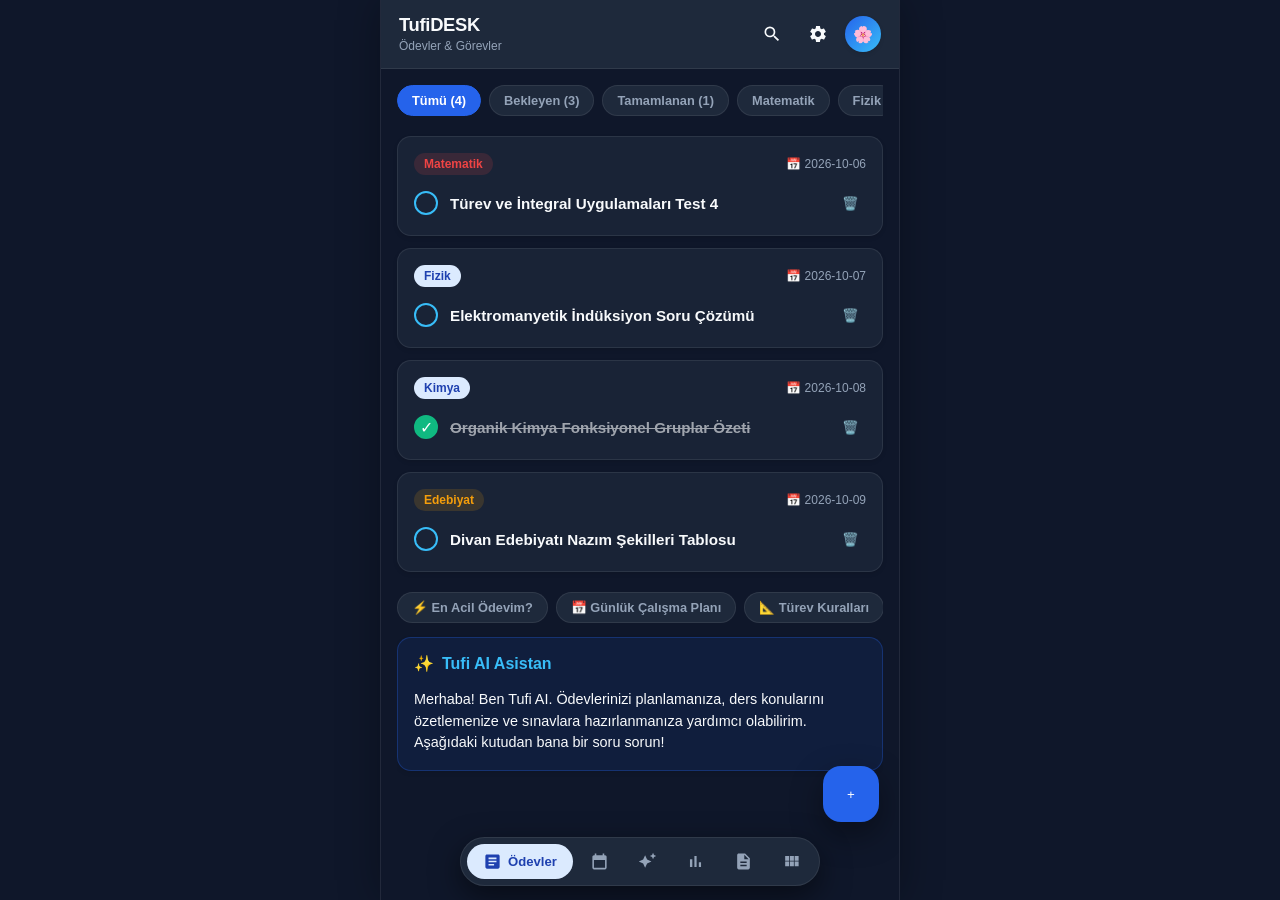
==== docs/index.html @ 1599a7ed "feat: add PWA support and deployment workflow Implement Progressive Web App (PWA) assets, core appli" ====
<!DOCTYPE html>
<html lang="tr" data-theme="dark" data-palette="blue">
<head>
  <meta charset="UTF-8">
  <meta name="viewport" content="width=device-width, initial-scale=1.0, maximum-scale=1.0, user-scalable=no, viewport-fit=cover">
  <title>TufiDESK - Ödev & Çalışma Asistanı</title>
  
  <!-- PWA Meta Tags -->
  <link rel="manifest" href="manifest.json">
  <meta name="theme-color" content="#0F172A">
  <meta name="apple-mobile-web-app-capable" content="yes">
  <meta name="apple-mobile-web-app-status-bar-style" content="black-translucent">
  <meta name="apple-mobile-web-app-title" content="TufiDESK">
  <link rel="apple-touch-icon" href="icon-192.svg">
  <link rel="icon" type="image/svg+xml" href="icon-192.svg">

  <link rel="stylesheet" href="styles.css">
</head>
<body>

<div id="app">
  <!-- Top Navigation Bar -->
  <header class="top-bar">
    <div class="top-bar-left">
      <div class="app-title-group">
        <h1 id="screenTitle">TufiDESK</h1>
        <span class="app-subtitle" id="screenSubtitle">Ödevler & Görevler</span>
      </div>
    </div>
    <div class="top-bar-actions">
      <button class="icon-btn" id="btnSearch" title="Ara">
        <svg viewBox="0 0 24 24" width="20" height="20" fill="currentColor">
          <path d="M15.5 14h-.79l-.28-.27A6.471 6.471 0 0 0 16 9.5 6.5 6.5 0 1 0 9.5 16c1.61 0 3.09-.59 4.23-1.57l.27.28v.79l5 4.99L20.49 19l-4.99-5zm-6 0C7.01 14 5 11.99 5 9.5S7.01 5 9.5 5 14 7.01 14 9.5 11.99 14 9.5 14z"/>
        </svg>
      </button>
      <button class="icon-btn" id="btnSettingsTop" title="Ayarlar">
        <svg viewBox="0 0 24 24" width="20" height="20" fill="currentColor">
          <path d="M19.14 12.94c.04-.3.06-.61.06-.94 0-.32-.02-.64-.07-.94l2.03-1.58c.18-.14.23-.41.12-.61l-1.92-3.32c-.12-.22-.37-.29-.59-.22l-2.39.96c-.5-.38-1.03-.7-1.62-.94l-.36-2.54c-.04-.24-.24-.41-.48-.41h-3.84c-.24 0-.43.17-.47.41l-.36 2.54c-.59.24-1.13.57-1.62.94l-2.39-.96c-.22-.08-.47 0-.59.22L2.74 8.87c-.12.21-.08.47.12.61l2.03 1.58c-.05.3-.09.63-.09.94s.02.64.07.94l-2.03 1.58c-.18.14-.23.41-.12.61l1.92 3.32c.12.22.37.29.59.22l2.39-.96c.5.38 1.03.7 1.62.94l.36 2.54c.05.24.24.41.48.41h3.84c.24 0 .44-.17.47-.41l.36-2.54c.59-.24 1.13-.56 1.62-.94l2.39.96c.22.08.47 0 .59-.22l1.92-3.32c.12-.22.07-.47-.12-.61l-2.01-1.58zM12 15.6c-1.98 0-3.6-1.62-3.6-3.6s1.62-3.6 3.6-3.6 3.6 1.62 3.6 3.6-1.62 3.6-3.6 3.6z"/>
        </svg>
      </button>
      <div class="avatar-badge" id="btnProfile" title="Öğrenci Profili">🌸</div>
    </div>
  </header>

  <!-- Screens Container -->
  <main class="screen-container">

    <!-- 1. HOME SCREEN (Ödevler) -->
    <section id="screen-home" class="screen active">
      <!-- Search Input Bar -->
      <div id="searchBarRow" style="display: none;">
        <input type="text" id="searchInput" class="form-input" placeholder="Ödev veya ders ara..." style="width: 100%;">
      </div>

      <!-- Filter Pills -->
      <div class="filter-scroll">
        <button class="filter-pill active" data-filter="all">Tümü (<span id="countAll">0</span>)</button>
        <button class="filter-pill" data-filter="pending">Bekleyen (<span id="countPending">0</span>)</button>
        <button class="filter-pill" data-filter="completed">Tamamlanan (<span id="countCompleted">0</span>)</button>
        <button class="filter-pill" data-filter="math">Matematik</button>
        <button class="filter-pill" data-filter="phys">Fizik</button>
        <button class="filter-pill" data-filter="lit">Edebiyat</button>
      </div>

      <!-- Homework Cards List -->
      <div id="homeworkList" style="display: flex; flex-direction: column; gap: 12px;">
        <!-- Injected via JavaScript -->
      </div>

      <!-- Empty State -->
      <div id="emptyHomeworks" class="card" style="display: none; text-align: center; padding: 40px 20px;">
        <div style="font-size: 3rem; margin-bottom: 8px;">🎉</div>
        <h3 style="font-size: 1.1rem; margin-bottom: 4px;">Harika! Bekleyen Ödev Yok</h3>
        <p style="font-size: 0.85rem; color: var(--text-muted);">Yeni bir ödev eklemek için sağ alttaki (+) butonuna dokunun.</p>
      </div>
    </section>

    <!-- 2. CALENDAR SCREEN (Takvim) -->
    <section id="screen-calendar" class="screen">
      <div class="card">
        <div class="card-header">
          <button class="icon-btn" id="btnPrevMonth">◀</button>
          <h2 id="calendarMonthTitle" style="font-size: 1.05rem; font-weight: 700;">Ekim 2026</h2>
          <button class="icon-btn" id="btnNextMonth">▶</button>
        </div>
        <div id="calendarGrid" style="display: grid; grid-template-columns: repeat(7, 1fr); gap: 6px; text-align: center;">
          <!-- Days injected via JS -->
        </div>
      </div>

      <div class="card">
        <h3 style="font-size: 0.95rem; font-weight: 700;" id="selectedDateTitle">Seçili Günün Ödevleri</h3>
        <div id="calendarDateTasks" style="display: flex; flex-direction: column; gap: 8px; margin-top: 8px;">
          <!-- Tasks of selected date -->
        </div>
      </div>
    </section>

    <!-- 3. TUFI AI SCREEN (Yapay Zeka Sohbet Asistanı) -->
    <section id="screen-tufiai" class="screen" style="height: 100%; display: flex; flex-direction: column;">
      <!-- Suggestions Chips -->
      <div class="filter-scroll" style="padding: 4px 0;">
        <button class="filter-pill" onclick="sendSuggestion('Hangi ödevim daha acil?')">⚡ En Acil Ödevim?</button>
        <button class="filter-pill" onclick="sendSuggestion('Bugün için bana bir çalışma planı hazırla.')">📅 Günlük Çalışma Planı</button>
        <button class="filter-pill" onclick="sendSuggestion('Türev alma kurallarını kısaca özetle.')">📐 Türev Kuralları</button>
      </div>

      <!-- Chat Stream -->
      <div id="chatStream" style="flex: 1; display: flex; flex-direction: column; gap: 12px; overflow-y: auto; padding: 10px 0 60px 0;">
        <div class="card" style="background: rgba(37, 99, 235, 0.1); border-color: rgba(37, 99, 235, 0.3);">
          <div style="display: flex; align-items: center; gap: 8px; font-weight: 700; color: #38BDF8;">
            <span>✨</span> Tufi AI Asistan
          </div>
          <p style="font-size: 0.9rem; line-height: 1.5; margin-top: 4px;">
            Merhaba! Ben Tufi AI. Ödevlerinizi planlamanıza, ders konularını özetlemenize ve sınavlara hazırlanmanıza yardımcı olabilirim. Aşağıdaki kutudan bana bir soru sorun!
          </p>
        </div>
      </div>
    </section>

    <!-- 4. STATS SCREEN (İstatistikler) -->
    <section id="screen-stats" class="screen">
      <div style="display: grid; grid-template-columns: 1fr 1fr; gap: 12px;">
        <div class="card" style="align-items: center; text-align: center;">
          <span style="font-size: 2rem;">🔥</span>
          <div style="font-size: 1.6rem; font-weight: 800; color: var(--primary);" id="statStreak">5 Gün</div>
          <span style="font-size: 0.75rem; color: var(--text-muted);">Çalışma Serisi</span>
        </div>
        <div class="card" style="align-items: center; text-align: center;">
          <span style="font-size: 2rem;">✅</span>
          <div style="font-size: 1.6rem; font-weight: 800; color: var(--success);" id="statRate">%85</div>
          <span style="font-size: 0.75rem; color: var(--text-muted);">Tamamlanma Oranı</span>
        </div>
      </div>

      <div class="card">
        <h3 style="font-size: 0.95rem; font-weight: 700;">Haftalık Çalışma Özeti</h3>
        <div style="display: flex; justify-content: space-between; align-items: flex-end; height: 120px; padding: 16px 8px 0 8px;">
          <div style="display: flex; flex-direction: column; align-items: center; gap: 6px;">
            <div style="width: 22px; height: 65px; background: var(--primary); border-radius: 4px;"></div>
            <span style="font-size: 0.7rem; color: var(--text-muted);">Pzt</span>
          </div>
          <div style="display: flex; flex-direction: column; align-items: center; gap: 6px;">
            <div style="width: 22px; height: 85px; background: var(--primary); border-radius: 4px;"></div>
            <span style="font-size: 0.7rem; color: var(--text-muted);">Sal</span>
          </div>
          <div style="display: flex; flex-direction: column; align-items: center; gap: 6px;">
            <div style="width: 22px; height: 40px; background: var(--primary); border-radius: 4px;"></div>
            <span style="font-size: 0.7rem; color: var(--text-muted);">Çar</span>
          </div>
          <div style="display: flex; flex-direction: column; align-items: center; gap: 6px;">
            <div style="width: 22px; height: 95px; background: var(--primary); border-radius: 4px;"></div>
            <span style="font-size: 0.7rem; color: var(--text-muted);">Per</span>
          </div>
          <div style="display: flex; flex-direction: column; align-items: center; gap: 6px;">
            <div style="width: 22px; height: 75px; background: var(--primary); border-radius: 4px;"></div>
            <span style="font-size: 0.7rem; color: var(--text-muted);">Cum</span>
          </div>
          <div style="display: flex; flex-direction: column; align-items: center; gap: 6px;">
            <div style="width: 22px; height: 50px; background: var(--primary); border-radius: 4px;"></div>
            <span style="font-size: 0.7rem; color: var(--text-muted);">Cmt</span>
          </div>
          <div style="display: flex; flex-direction: column; align-items: center; gap: 6px;">
            <div style="width: 22px; height: 90px; background: var(--success); border-radius: 4px;"></div>
            <span style="font-size: 0.7rem; color: var(--text-muted);">Paz</span>
          </div>
        </div>
      </div>
    </section>

    <!-- 5. NOTES SCREEN (Notlar) -->
    <section id="screen-notes" class="screen">
      <div style="display: flex; justify-content: space-between; align-items: center;">
        <h3 style="font-size: 0.95rem; font-weight: 700;">Hızlı Notlar</h3>
        <button class="btn-primary" id="btnNewNote" style="padding: 6px 14px; font-size: 0.8rem;">+ Not Ekle</button>
      </div>
      <div id="notesGrid" style="display: grid; grid-template-columns: 1fr 1fr; gap: 10px;">
        <!-- Injected via JS -->
      </div>
    </section>

    <!-- 6. TIMER SCREEN (Pomodoro Odak Sayacı) -->
    <section id="screen-timer" class="screen">
      <div class="card" style="align-items: center; text-align: center;">
        <div class="timer-circle-container">
          <div class="timer-circle">
            <span class="timer-display" id="timerDisplay">25:00</span>
            <span class="timer-label" id="timerLabel">Çalışma Modu</span>
          </div>
        </div>
        <div style="display: flex; gap: 12px; margin-top: 10px;">
          <button class="btn-primary" id="btnTimerToggle" style="min-width: 120px;">Başlat</button>
          <button class="btn-secondary" id="btnTimerReset">Sıfırla</button>
        </div>
        <div style="display: flex; gap: 8px; margin-top: 16px;">
          <button class="filter-pill active" onclick="setTimerPreset(25, 'Çalışma')">25 dk Odak</button>
          <button class="filter-pill" onclick="setTimerPreset(5, 'Kısa Mola')">5 dk Mola</button>
          <button class="filter-pill" onclick="setTimerPreset(15, 'Uzun Mola')">15 dk Mola</button>
        </div>
      </div>
    </section>

    <!-- 7. TOOLS SCREEN (Araçlar) -->
    <section id="screen-tools" class="screen">
      <div class="card">
        <h3 style="font-size: 0.95rem; font-weight: 700;">🎓 Öğrenci Araçları</h3>
        <div style="display: flex; flex-direction: column; gap: 10px; margin-top: 6px;">
          <div class="card" style="background: var(--surface-variant); cursor: pointer;" onclick="openTab('timer')">
            <strong>⏱️ Pomodoro Sayacı</strong>
            <span style="font-size: 0.78rem; color: var(--text-muted);">25/5 çalışma tekniğiyle odaklanın.</span>
          </div>
          <div class="card" style="background: var(--surface-variant); cursor: pointer;" onclick="openTab('notes')">
            <strong>📝 Ders & Formül Notları</strong>
            <span style="font-size: 0.78rem; color: var(--text-muted);">Renkli yapışkan notlar ve hatırlatıcılar.</span>
          </div>
          <div class="card" style="background: var(--surface-variant); cursor: pointer;" onclick="openTab('tufiai')">
            <strong>✨ Tufi AI Asistanı</strong>
            <span style="font-size: 0.78rem; color: var(--text-muted);">Ödev analizi ve yapay zeka rehberi.</span>
          </div>
        </div>
      </div>
    </section>

    <!-- 8. SETTINGS SCREEN (Ayarlar) -->
    <section id="screen-settings" class="screen">
      <!-- PWA Install Banner Card -->
      <div class="card" id="pwaInstallCard" style="background: linear-gradient(135deg, rgba(37, 99, 235, 0.2), rgba(2, 132, 199, 0.1)); border-color: var(--primary);">
        <div style="display: flex; justify-content: space-between; align-items: center;">
          <div>
            <strong>📲 TufiDESK'i Cihazına Yükle (PWA)</strong>
            <p style="font-size: 0.8rem; color: var(--text-muted); margin-top: 4px;">Uygulama gibi tam ekran ve çevrimdışı kullanın.</p>
          </div>
          <button class="btn-primary" id="btnInstallPwa" style="padding: 8px 16px; font-size: 0.85rem;">Yükle</button>
        </div>
      </div>

      <!-- Theme Switcher -->
      <div class="card">
        <h3 style="font-size: 0.95rem; font-weight: 700;">🎨 Görünüm & Tema</h3>
        <div style="display: flex; justify-content: space-between; align-items: center; margin-top: 8px;">
          <span>Karanlık Mod (Dark Mode)</span>
          <input type="checkbox" id="themeToggle" checked style="width: 20px; height: 20px; accent-color: var(--primary);">
        </div>
        <div style="margin-top: 12px;">
          <span style="font-size: 0.82rem; color: var(--text-muted);">Renk Paleti</span>
          <div style="display: flex; gap: 8px; margin-top: 8px;">
            <button class="filter-pill active" onclick="setPalette('blue')">🔵 Mavi</button>
            <button class="filter-pill" onclick="setPalette('emerald')">🟢 Zümrüt</button>
            <button class="filter-pill" onclick="setPalette('purple')">🟣 Mor</button>
            <button class="filter-pill" onclick="setPalette('sunset')">🟠 Günbatımı</button>
          </div>
        </div>
      </div>

      <!-- Developer Diagnostic Panel -->
      <div class="card">
        <h3 style="font-size: 0.95rem; font-weight: 700;">🛠️ Geliştirici Seçenekleri</h3>
        <p style="font-size: 0.8rem; color: var(--text-muted);">Teşhis raporları ve manuel çökme / BSOD test ekranı.</p>
        <button class="btn-secondary" id="btnTriggerBsod" style="border-color: #0078D7; color: #38BDF8; margin-top: 8px;">
          💥 Windows BSOD Çökme Ekranını Test Et
        </button>
      </div>
    </section>

  </main>

  <!-- Floating Action Button for Home (+) -->
  <button class="fab" id="fabAddHomework" title="Yeni Ödev Ekle">+</button>

  <!-- =========================================================================
       Floating Island Bottom Navigation Bar
       ========================================================================= -->
  <footer class="island-nav-wrapper">
    <!-- 1. Normal Island Tabs -->
    <nav class="island-nav" id="islandNav">
      <button class="island-nav-item active" data-tab="home" title="Ödevler">
        <svg viewBox="0 0 24 24"><path d="M19 3H5c-1.1 0-2 .9-2 2v14c0 1.1.9 2 2 2h14c1.1 0 2-.9 2-2V5c0-1.1-.9-2-2-2zm-5 14H7v-2h7v2zm3-4H7v-2h10v2zm0-4H7V7h10v2z"/></svg>
        <span class="nav-label">Ödevler</span>
      </button>
      <button class="island-nav-item" data-tab="calendar" title="Takvim">
        <svg viewBox="0 0 24 24"><path d="M19 4h-1V2h-2v2H8V2H6v2H5c-1.11 0-1.99.9-1.99 2L3 20c0 1.1.89 2 2 2h14c1.1 0 2-.9 2-2V6c0-1.1-.9-2-2-2zm0 16H5V10h14v10z"/></svg>
        <span class="nav-label">Takvim</span>
      </button>
      <button class="island-nav-item" data-tab="tufiai" id="navTabTufi" title="Tufi AI">
        <svg viewBox="0 0 24 24" id="navIconTufi"><path d="m19 9 1.25-2.75L23 5l-2.75-1.25L19 1l-1.25 2.75L15 5l2.75 1.25zm-7.5.5L9 4 6.5 9.5 1 12l5.5 2.5L9 20l2.5-5.5L17 12z"/></svg>
        <span class="nav-label" id="navLabelTufi">Tufi AI</span>
      </button>
      <button class="island-nav-item" data-tab="stats" title="İstatistik">
        <svg viewBox="0 0 24 24"><path d="M5 9.2h3V19H5zM10.6 5h2.8v14h-2.8zm5.6 8H19v6h-2.8z"/></svg>
        <span class="nav-label">İstatistik</span>
      </button>
      <button class="island-nav-item" data-tab="notes" title="Notlar">
        <svg viewBox="0 0 24 24"><path d="M14 2H6c-1.1 0-1.99.9-1.99 2L4 20c0 1.1.89 2 1.99 2H18c1.1 0 2-.9 2-2V8l-6-6zm2 16H8v-2h8v2zm0-4H8v-2h8v2zm-3-5V3.5L18.5 9H13z"/></svg>
        <span class="nav-label">Notlar</span>
      </button>
      <button class="island-nav-item" data-tab="tools" title="Araçlar">
        <svg viewBox="0 0 24 24"><path d="M4 11h5V5H4v6zm0 7h5v-6H4v6zm6 0h5v-6h-5v6zm6 0h5v-6h-5v6zm-6-7h5V5h-5v6zm6-6v6h5V5h-5z"/></svg>
        <span class="nav-label">Araçlar</span>
      </button>
    </nav>

    <!-- 2. Tufi AI Morphing Textbox (When expanded in Tufi AI screen) -->
    <div class="tufi-morph-bar" id="tufiMorphBar">
      <button class="four-squares-btn" id="btnCollapseTufi" title="Menüye Dön">
        <span></span><span></span><span></span><span></span>
      </button>
      <button class="icon-btn" style="color: white; width: 32px; height: 32px;" onclick="sendSuggestion('Ödevlerimi listele')">+</button>
      <input type="text" class="tufi-input" id="tufiTextInput" placeholder="Tufi AI'a sor...">
      <button class="tufi-action-btn tufi-send-btn" id="btnSendTufi" title="Gönder">▲</button>
    </div>
  </footer>

  <!-- =========================================================================
       Add Homework Modal Dialog
       ========================================================================= -->
  <div class="modal-overlay" id="addHwModal">
    <div class="modal-card">
      <h3 style="font-size: 1.1rem; font-weight: 700;">Yeni Ödev Ekle</h3>
      <div class="form-group">
        <label class="form-label">Ödev Başlığı</label>
        <input type="text" id="hwTitle" class="form-input" placeholder="Örn: Fonksiyonlar Testi Sayfa 42">
      </div>
      <div class="form-group">
        <label class="form-label">Ders</label>
        <select id="hwCourse" class="form-select">
          <option value="Matematik">📐 Matematik</option>
          <option value="Fizik">⚡ Fizik</option>
          <option value="Kimya">🧪 Kimya</option>
          <option value="Biyoloji">🧬 Biyoloji</option>
          <option value="Edebiyat">📖 Edebiyat</option>
          <option value="Tarih">🏛️ Tarih</option>
          <option value="İngilizce">🌍 İngilizce</option>
        </select>
      </div>
      <div class="form-group">
        <label class="form-label">Teslim Tarihi</label>
        <input type="date" id="hwDate" class="form-input">
      </div>
      <div class="form-group">
        <label class="form-label">Öncelik Derecesi</label>
        <select id="hwPriority" class="form-select">
          <option value="normal">Normal</option>
          <option value="high">Yüksek Öncelikli 🔥</option>
          <option value="low">Düşük</option>
        </select>
      </div>
      <div style="display: flex; gap: 10px; margin-top: 8px;">
        <button class="btn-primary" id="btnSaveHw" style="flex: 1;">Kaydet</button>
        <button class="btn-secondary" id="btnCancelHw">Vazgeç</button>
      </div>
    </div>
  </div>

  <!-- =========================================================================
       Windows BSOD (Blue Screen of Death) Screen (Exact replica)
       ========================================================================= -->
  <div id="bsodScreen">
    <div class="bsod-sad-face">:(</div>
    <div class="bsod-text-main">
      your PC ran into problem and<br>
      needs to restart.<br>
      i don't know what the F is going on.<br>
      we'll restart for you.
    </div>
    <div class="bsod-progress" id="bsodPercent">1% compelete</div>
    <div class="bsod-qr-row">
      <div class="bsod-qr-box">
        <svg viewBox="0 0 21 21" width="100%" height="100%">
          <rect width="21" height="21" fill="white"/>
          <g fill="#0078D7">
            <!-- 3 Finder Patterns -->
            <rect x="0" y="0" width="7" height="7"/>
            <rect x="1" y="1" width="5" height="5" fill="white"/>
            <rect x="2" y="2" width="3" height="3"/>
            
            <rect x="14" y="0" width="7" height="7"/>
            <rect x="15" y="1" width="5" height="5" fill="white"/>
            <rect x="16" y="2" width="3" height="3"/>
            
            <rect x="0" y="14" width="7" height="7"/>
            <rect x="1" y="15" width="5" height="5" fill="white"/>
            <rect x="2" y="16" width="3" height="3"/>
            
            <!-- Timing & Random Data Dots -->
            <rect x="8" y="2" width="1" height="1"/><rect x="10" y="2" width="1" height="1"/>
            <rect x="8" y="4" width="1" height="1"/><rect x="10" y="4" width="1" height="1"/>
            <rect x="2" y="8" width="1" height="1"/><rect x="4" y="8" width="1" height="1"/>
            <rect x="8" y="8" width="5" height="5"/>
            <rect x="9" y="9" width="3" height="3" fill="white"/>
            <rect x="10" y="10" width="1" height="1"/>
            <rect x="14" y="9" width="2" height="3"/>
            <rect x="18" y="10" width="2" height="1"/>
            <rect x="8" y="15" width="3" height="2"/>
            <rect x="15" y="15" width="4" height="4"/>
          </g>
        </svg>
      </div>
      <div class="bsod-qr-info">
        <div>for more information about this issue<br>and possible fixes, visit the QR code</div>
        <div>if you sad T_T<br>press F for respect</div>
      </div>
    </div>
    <div class="bsod-buttons">
      <button class="bsod-btn-copy" id="btnBsodCopy">📋 COPY ERROR LOG (LOGLARI KOPYALA)</button>
      <button class="bsod-btn-restart" id="btnBsodRestart">RESTART PC</button>
    </div>
  </div>

</div>

<script src="app.js"></script>
<script>
  // PWA Service Worker Registration
  if ('serviceWorker' in navigator) {
    window.addEventListener('load', () => {
      navigator.serviceWorker.register('./sw.js').then((reg) => {
        console.log('[PWA] Service Worker registered with scope:', reg.scope);
      }).catch((err) => {
        console.error('[PWA] Service Worker registration failed:', err);
      });
    });
  }
</script>
</body>
</html>
---- docs/styles.css ----
/* ==========================================================================
   TufiDESK PWA - Material 3 Modern Design System & Styles
   ========================================================================== */

:root {
  --font-family: -apple-system, BlinkMacSystemFont, "Segoe UI", Roboto, "Helvetica Neue", Arial, sans-serif;
  --font-mono: ui-monospace, SFMono-Regular, Menlo, Monaco, Consolas, monospace;
  
  /* Primary Theme Palette (Default: Blue) */
  --primary: #2563EB;
  --primary-hover: #1D4ED8;
  --primary-container: #DBEAFE;
  --on-primary-container: #1E40AF;
  
  /* Surface & Backgrounds (Dark Mode Default) */
  --bg-color: #0F172A;
  --surface-color: #1E293B;
  --surface-variant: #334155;
  --surface-hover: #475569;
  --card-bg: rgba(30, 41, 59, 0.75);
  --border-color: rgba(255, 255, 255, 0.08);
  --border-focus: #38BDF8;
  
  /* Text */
  --text-main: #F8FAFC;
  --text-muted: #94A3B8;
  --text-dim: #64748B;
  
  /* Status */
  --success: #10B981;
  --success-bg: rgba(16, 185, 129, 0.15);
  --warning: #F59E0B;
  --warning-bg: rgba(245, 158, 11, 0.15);
  --danger: #EF4444;
  --danger-bg: rgba(239, 68, 68, 0.15);
  --info: #0EA5E9;
  
  /* Radius & Shadows */
  --radius-sm: 8px;
  --radius-md: 14px;
  --radius-lg: 20px;
  --radius-pill: 9999px;
  
  --shadow-sm: 0 2px 4px rgba(0,0,0,0.1);
  --shadow-md: 0 4px 12px rgba(0,0,0,0.25);
  --shadow-lg: 0 12px 32px rgba(0,0,0,0.4);
  --shadow-island: 0 10px 30px rgba(0,0,0,0.5);
}

/* Light Theme Variables */
[data-theme="light"] {
  --bg-color: #F8FAFC;
  --surface-color: #FFFFFF;
  --surface-variant: #F1F5F9;
  --surface-hover: #E2E8F0;
  --card-bg: rgba(255, 255, 255, 0.9);
  --border-color: rgba(0, 0, 0, 0.08);
  --border-focus: #2563EB;
  
  --text-main: #0F172A;
  --text-muted: #64748B;
  --text-dim: #94A3B8;
  
  --shadow-md: 0 4px 12px rgba(0,0,0,0.08);
  --shadow-lg: 0 12px 32px rgba(0,0,0,0.12);
  --shadow-island: 0 8px 24px rgba(0,0,0,0.15);
}

/* Color Palettes */
[data-palette="emerald"] {
  --primary: #059669;
  --primary-hover: #047857;
  --primary-container: #D1FAE5;
  --on-primary-container: #065F46;
}
[data-palette="purple"] {
  --primary: #7C3AED;
  --primary-hover: #6D28D9;
  --primary-container: #EDE9FE;
  --on-primary-container: #5B21B6;
}
[data-palette="sunset"] {
  --primary: #EA580C;
  --primary-hover: #C2410C;
  --primary-container: #FFEDD5;
  --on-primary-container: #9A3412;
}

* {
  box-sizing: border-box;
  margin: 0;
  padding: 0;
  -webkit-tap-highlight-color: transparent;
  user-select: none;
}

body {
  font-family: var(--font-family);
  background-color: var(--bg-color);
  color: var(--text-main);
  min-height: 100vh;
  min-height: 100dvh;
  display: flex;
  flex-direction: column;
  overflow-x: hidden;
  transition: background-color 0.25s ease, color 0.25s ease;
}

/* App Frame Container */
#app {
  display: flex;
  flex-direction: column;
  height: 100vh;
  height: 100dvh;
  width: 100%;
  max-width: 520px;
  margin: 0 auto;
  position: relative;
  overflow: hidden;
  background-color: var(--bg-color);
  box-shadow: 0 0 40px rgba(0,0,0,0.3);
}

@media (min-width: 521px) {
  #app {
    border-left: 1px solid var(--border-color);
    border-right: 1px solid var(--border-color);
  }
}

/* ==========================================================================
   Header Bar
   ========================================================================== */
.top-bar {
  display: flex;
  align-items: center;
  justify-content: space-between;
  padding: 14px 18px;
  background-color: var(--surface-color);
  border-bottom: 1px solid var(--border-color);
  z-index: 20;
}

.top-bar-left {
  display: flex;
  align-items: center;
  gap: 10px;
}

.app-title-group h1 {
  font-size: 1.15rem;
  font-weight: 700;
  letter-spacing: -0.3px;
  color: var(--text-main);
}

.app-subtitle {
  font-size: 0.75rem;
  color: var(--text-muted);
}

.top-bar-actions {
  display: flex;
  align-items: center;
  gap: 8px;
}

.icon-btn {
  background: transparent;
  border: none;
  color: var(--text-main);
  width: 38px;
  height: 38px;
  border-radius: 50%;
  display: flex;
  align-items: center;
  justify-content: center;
  cursor: pointer;
  transition: background-color 0.15s ease, transform 0.1s ease;
}

.icon-btn:hover {
  background-color: var(--surface-variant);
}

.icon-btn:active {
  transform: scale(0.92);
}

.avatar-badge {
  width: 36px;
  height: 36px;
  border-radius: 50%;
  background: linear-gradient(135deg, var(--primary), #38BDF8);
  color: white;
  display: flex;
  align-items: center;
  justify-content: center;
  font-size: 1rem;
  box-shadow: var(--shadow-sm);
  cursor: pointer;
}

/* ==========================================================================
   Main Content Area (Scrollable Screens)
   ========================================================================== */
.screen-container {
  flex: 1;
  overflow-y: auto;
  padding: 16px 16px 90px 16px;
  display: flex;
  flex-direction: column;
  gap: 16px;
  -webkit-overflow-scrolling: touch;
}

.screen-container::-webkit-scrollbar {
  width: 4px;
}
.screen-container::-webkit-scrollbar-thumb {
  background: var(--surface-variant);
  border-radius: 4px;
}

.screen {
  display: none;
  animation: fadeIn 0.2s ease-out;
}

.screen.active {
  display: flex;
  flex-direction: column;
  gap: 16px;
}

@keyframes fadeIn {
  from { opacity: 0; transform: translateY(6px); }
  to { opacity: 1; transform: translateY(0); }
}

/* ==========================================================================
   Floating Island Bottom Navigation Bar
   ========================================================================== */
.island-nav-wrapper {
  position: absolute;
  bottom: 14px;
  left: 0;
  right: 0;
  display: flex;
  justify-content: center;
  pointer-events: none;
  z-index: 30;
  padding: 0 14px;
}

.island-nav {
  pointer-events: auto;
  display: flex;
  align-items: center;
  gap: 5px;
  padding: 6px;
  background-color: var(--surface-color);
  border: 1px solid var(--border-color);
  border-radius: 28px;
  box-shadow: var(--shadow-island);
  backdrop-filter: blur(20px);
  -webkit-backdrop-filter: blur(20px);
  transition: all 0.3s cubic-bezier(0.2, 0.8, 0.2, 1);
  max-width: 100%;
}

.island-nav-item {
  display: flex;
  align-items: center;
  gap: 6px;
  padding: 8px 12px;
  border-radius: 20px;
  cursor: pointer;
  background: transparent;
  border: none;
  color: var(--text-muted);
  font-size: 0.82rem;
  font-weight: 600;
  transition: all 0.2s ease;
  white-space: nowrap;
}

.island-nav-item svg {
  width: 19px;
  height: 19px;
  fill: currentColor;
  flex-shrink: 0;
}

.island-nav-item .nav-label {
  display: none;
}

.island-nav-item.active {
  background-color: var(--primary-container);
  color: var(--on-primary-container);
  padding: 8px 16px;
}

.island-nav-item.active .nav-label {
  display: inline-block;
  animation: slideInText 0.2s ease;
}

@keyframes slideInText {
  from { opacity: 0; transform: translateX(-4px); }
  to { opacity: 1; transform: translateX(0); }
}

/* ==========================================================================
   Tufi AI Morphing Input Bar
   ========================================================================== */
.tufi-morph-bar {
  display: none;
  width: 100%;
  background-color: #212121;
  border: 1px solid #383838;
  border-radius: 28px;
  padding: 6px 10px;
  align-items: center;
  gap: 8px;
  box-shadow: var(--shadow-lg);
  pointer-events: auto;
  animation: expandBar 0.25s cubic-bezier(0.2, 0.8, 0.2, 1);
}

@keyframes expandBar {
  from { width: 40%; opacity: 0.5; }
  to { width: 100%; opacity: 1; }
}

.tufi-morph-bar.active {
  display: flex;
}

.four-squares-btn {
  background: transparent;
  border: none;
  color: #B0B0B0;
  cursor: pointer;
  display: grid;
  grid-template-columns: 1fr 1fr;
  gap: 3px;
  width: 32px;
  height: 32px;
  padding: 7px;
  border-radius: 8px;
  flex-shrink: 0;
}
.four-squares-btn span {
  background-color: currentColor;
  border-radius: 2px;
}

.tufi-input {
  flex: 1;
  background: transparent;
  border: none;
  color: white;
  font-size: 0.95rem;
  outline: none;
}
.tufi-input::placeholder {
  color: #8E8E93;
}

.tufi-action-btn {
  width: 36px;
  height: 36px;
  border-radius: 50%;
  border: none;
  display: flex;
  align-items: center;
  justify-content: center;
  cursor: pointer;
  flex-shrink: 0;
}
.tufi-mic-btn {
  background: transparent;
  color: white;
}
.tufi-waveform-btn {
  background: #2563EB;
  color: white;
}
.tufi-send-btn {
  background: white;
  color: black;
}

/* ==========================================================================
   Cards, Badges & Lists (M3 Styles)
   ========================================================================== */
.card {
  background-color: var(--card-bg);
  border: 1px solid var(--border-color);
  border-radius: var(--radius-md);
  padding: 16px;
  box-shadow: var(--shadow-sm);
  display: flex;
  flex-direction: column;
  gap: 12px;
  transition: transform 0.15s ease, border-color 0.15s ease;
}

.card:hover {
  border-color: var(--primary);
}

.card-header {
  display: flex;
  align-items: center;
  justify-content: space-between;
}

.badge {
  display: inline-flex;
  align-items: center;
  gap: 4px;
  font-size: 0.75rem;
  font-weight: 600;
  padding: 4px 10px;
  border-radius: var(--radius-pill);
}

.badge-primary { background: var(--primary-container); color: var(--on-primary-container); }
.badge-success { background: var(--success-bg); color: var(--success); }
.badge-warning { background: var(--warning-bg); color: var(--warning); }
.badge-danger  { background: var(--danger-bg); color: var(--danger); }

/* Filter Pills */
.filter-scroll {
  display: flex;
  gap: 8px;
  overflow-x: auto;
  padding-bottom: 4px;
  scrollbar-width: none;
}
.filter-scroll::-webkit-scrollbar { display: none; }

.filter-pill {
  padding: 7px 14px;
  border-radius: var(--radius-pill);
  background: var(--surface-color);
  border: 1px solid var(--border-color);
  color: var(--text-muted);
  font-size: 0.8rem;
  font-weight: 600;
  cursor: pointer;
  white-space: nowrap;
  transition: all 0.15s ease;
}

.filter-pill.active {
  background: var(--primary);
  border-color: var(--primary);
  color: white;
}

/* Task Checkbox */
.checkbox-round {
  width: 24px;
  height: 24px;
  border-radius: 50%;
  border: 2px solid var(--border-focus);
  display: flex;
  align-items: center;
  justify-content: center;
  cursor: pointer;
  flex-shrink: 0;
  transition: all 0.2s ease;
}
.checkbox-round.checked {
  background-color: var(--success);
  border-color: var(--success);
  color: white;
}

/* Floating Action Button (FAB) */
.fab {
  position: absolute;
  right: 20px;
  bottom: 78px;
  width: 56px;
  height: 56px;
  border-radius: 18px;
  background-color: var(--primary);
  color: white;
  display: flex;
  align-items: center;
  justify-content: center;
  box-shadow: var(--shadow-lg);
  border: none;
  cursor: pointer;
  z-index: 25;
  transition: transform 0.2s ease, background-color 0.2s ease;
}
.fab:hover { background-color: var(--primary-hover); transform: scale(1.05); }
.fab:active { transform: scale(0.95); }

/* ==========================================================================
   Modals & Windows BSOD Screen
   ========================================================================== */
.modal-overlay {
  position: fixed;
  inset: 0;
  background: rgba(0, 0, 0, 0.7);
  display: none;
  align-items: center;
  justify-content: center;
  z-index: 100;
  backdrop-filter: blur(8px);
  padding: 16px;
}

.modal-overlay.active { display: flex; }

.modal-card {
  background-color: var(--surface-color);
  border: 1px solid var(--border-color);
  border-radius: var(--radius-lg);
  padding: 24px;
  width: 100%;
  max-width: 440px;
  box-shadow: var(--shadow-lg);
  display: flex;
  flex-direction: column;
  gap: 16px;
  animation: modalPop 0.2s cubic-bezier(0.2, 0.8, 0.2, 1);
}

@keyframes modalPop {
  from { opacity: 0; transform: scale(0.92); }
  to { opacity: 1; transform: scale(1); }
}

/* Form Inputs */
.form-group {
  display: flex;
  flex-direction: column;
  gap: 6px;
}
.form-label {
  font-size: 0.82rem;
  font-weight: 600;
  color: var(--text-muted);
}
.form-input, .form-select {
  padding: 11px 14px;
  border-radius: var(--radius-sm);
  background: var(--surface-variant);
  border: 1px solid var(--border-color);
  color: var(--text-main);
  font-size: 0.92rem;
  outline: none;
}
.form-input:focus, .form-select:focus {
  border-color: var(--primary);
}

.btn-primary {
  background: var(--primary);
  color: white;
  border: none;
  padding: 12px 18px;
  border-radius: var(--radius-sm);
  font-weight: 600;
  cursor: pointer;
  transition: background-color 0.15s ease;
}
.btn-primary:hover { background: var(--primary-hover); }

.btn-secondary {
  background: transparent;
  color: var(--text-main);
  border: 1px solid var(--border-color);
  padding: 12px 18px;
  border-radius: var(--radius-sm);
  font-weight: 600;
  cursor: pointer;
}

/* ==========================================================================
   Windows BSOD (Blue Screen of Death) Screen Replica
   ========================================================================== */
#bsodScreen {
  position: fixed;
  inset: 0;
  background-color: #0078D7;
  color: white;
  font-family: var(--font-mono);
  z-index: 999;
  display: none;
  flex-direction: column;
  padding: 40px 28px;
  overflow-y: auto;
}

#bsodScreen.active { display: flex; }

.bsod-sad-face {
  font-size: 5rem;
  line-height: 1;
  margin-bottom: 24px;
}

.bsod-text-main {
  font-size: 1.1rem;
  line-height: 1.6;
  margin-bottom: 28px;
}

.bsod-progress {
  font-size: 1.6rem;
  font-weight: bold;
  margin-bottom: 32px;
}

.bsod-qr-row {
  display: flex;
  gap: 16px;
  align-items: flex-start;
  margin-bottom: 32px;
}

.bsod-qr-box {
  width: 100px;
  height: 100px;
  background: white;
  border-radius: 4px;
  padding: 6px;
  flex-shrink: 0;
}

.bsod-qr-info {
  font-size: 0.78rem;
  line-height: 1.5;
  display: flex;
  flex-direction: column;
  gap: 10px;
}

.bsod-buttons {
  display: flex;
  flex-direction: column;
  gap: 10px;
  margin-top: 10px;
}

.bsod-btn-copy {
  background: white;
  color: #0078D7;
  border: none;
  padding: 14px;
  font-family: var(--font-mono);
  font-weight: bold;
  font-size: 0.9rem;
  cursor: pointer;
  border-radius: 3px;
  display: flex;
  align-items: center;
  justify-content: center;
  gap: 8px;
}

.bsod-btn-restart {
  background: transparent;
  color: white;
  border: 1.5px solid white;
  padding: 12px;
  font-family: var(--font-mono);
  font-weight: bold;
  cursor: pointer;
  border-radius: 3px;
}

/* ==========================================================================
   Focus Timer (Pomodoro) Circle
   ========================================================================== */
.timer-circle-container {
  display: flex;
  flex-direction: column;
  align-items: center;
  justify-content: center;
  padding: 30px 0;
}

.timer-circle {
  width: 220px;
  height: 220px;
  border-radius: 50%;
  border: 8px solid var(--surface-variant);
  border-top-color: var(--primary);
  display: flex;
  flex-direction: column;
  align-items: center;
  justify-content: center;
  box-shadow: var(--shadow-md);
  position: relative;
}

.timer-display {
  font-size: 3rem;
  font-weight: 700;
  font-family: var(--font-mono);
  letter-spacing: -1px;
}

.timer-label {
  font-size: 0.85rem;
  color: var(--text-muted);
  margin-top: 4px;
}
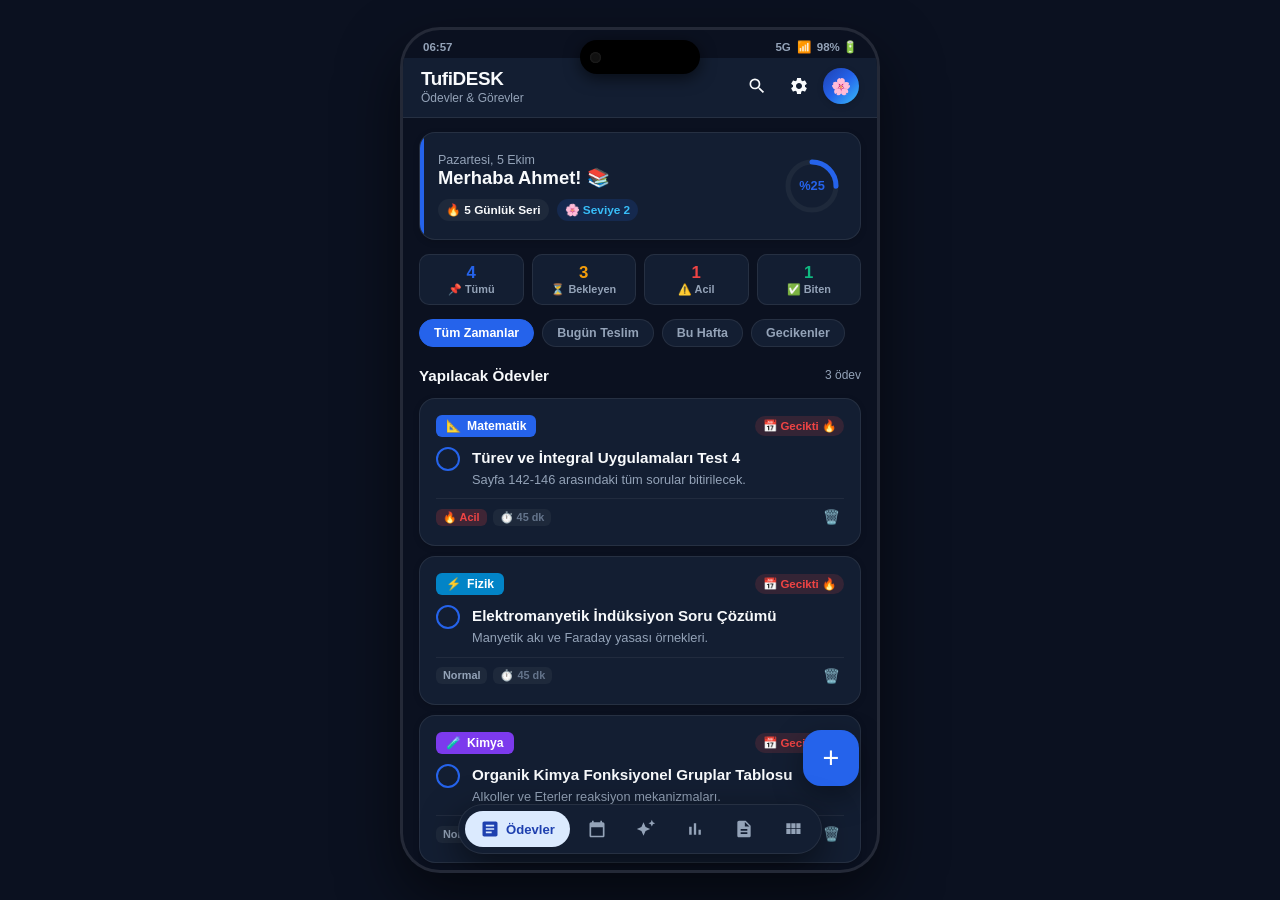
==== commit d3987dca: "feat: refactor UI to Android Compose aesthetic Update design system, color palettes, and data  struc" ====
--- a/docs/index.html
+++ b/docs/index.html
@@ -3,358 +3,473 @@
 <head>
   <meta charset="UTF-8">
   <meta name="viewport" content="width=device-width, initial-scale=1.0, maximum-scale=1.0, user-scalable=no, viewport-fit=cover">
-  <title>TufiDESK - Ödev & Çalışma Asistanı</title>
+  <title>TufiDESK - Ödev & Görev Takip</title>
   
   <!-- PWA Meta Tags -->
-  <link rel="manifest" href="manifest.json">
-  <meta name="theme-color" content="#0F172A">
+  <link rel="manifest" href="./manifest.json">
+  <meta name="theme-color" content="#0B1120">
   <meta name="apple-mobile-web-app-capable" content="yes">
   <meta name="apple-mobile-web-app-status-bar-style" content="black-translucent">
   <meta name="apple-mobile-web-app-title" content="TufiDESK">
-  <link rel="apple-touch-icon" href="icon-192.svg">
-  <link rel="icon" type="image/svg+xml" href="icon-192.svg">
-
-  <link rel="stylesheet" href="styles.css">
+  <link rel="apple-touch-icon" href="./icon-192.svg">
+  <link rel="icon" type="image/svg+xml" href="./icon-192.svg">
+
+  <link rel="stylesheet" href="./styles.css">
 </head>
 <body>
 
-<div id="app">
-  <!-- Top Navigation Bar -->
-  <header class="top-bar">
-    <div class="top-bar-left">
-      <div class="app-title-group">
-        <h1 id="screenTitle">TufiDESK</h1>
-        <span class="app-subtitle" id="screenSubtitle">Ödevler & Görevler</span>
-      </div>
-    </div>
-    <div class="top-bar-actions">
-      <button class="icon-btn" id="btnSearch" title="Ara">
-        <svg viewBox="0 0 24 24" width="20" height="20" fill="currentColor">
-          <path d="M15.5 14h-.79l-.28-.27A6.471 6.471 0 0 0 16 9.5 6.5 6.5 0 1 0 9.5 16c1.61 0 3.09-.59 4.23-1.57l.27.28v.79l5 4.99L20.49 19l-4.99-5zm-6 0C7.01 14 5 11.99 5 9.5S7.01 5 9.5 5 14 7.01 14 9.5 11.99 14 9.5 14z"/>
-        </svg>
-      </button>
-      <button class="icon-btn" id="btnSettingsTop" title="Ayarlar">
-        <svg viewBox="0 0 24 24" width="20" height="20" fill="currentColor">
-          <path d="M19.14 12.94c.04-.3.06-.61.06-.94 0-.32-.02-.64-.07-.94l2.03-1.58c.18-.14.23-.41.12-.61l-1.92-3.32c-.12-.22-.37-.29-.59-.22l-2.39.96c-.5-.38-1.03-.7-1.62-.94l-.36-2.54c-.04-.24-.24-.41-.48-.41h-3.84c-.24 0-.43.17-.47.41l-.36 2.54c-.59.24-1.13.57-1.62.94l-2.39-.96c-.22-.08-.47 0-.59.22L2.74 8.87c-.12.21-.08.47.12.61l2.03 1.58c-.05.3-.09.63-.09.94s.02.64.07.94l-2.03 1.58c-.18.14-.23.41-.12.61l1.92 3.32c.12.22.37.29.59.22l2.39-.96c.5.38 1.03.7 1.62.94l.36 2.54c.05.24.24.41.48.41h3.84c.24 0 .44-.17.47-.41l.36-2.54c.59-.24 1.13-.56 1.62-.94l2.39.96c.22.08.47 0 .59-.22l1.92-3.32c.12-.22.07-.47-.12-.61l-2.01-1.58zM12 15.6c-1.98 0-3.6-1.62-3.6-3.6s1.62-3.6 3.6-3.6 3.6 1.62 3.6 3.6-1.62 3.6-3.6 3.6z"/>
-        </svg>
-      </button>
-      <div class="avatar-badge" id="btnProfile" title="Öğrenci Profili">🌸</div>
+<div id="app-viewport">
+
+  <!-- =========================================================================
+       Dynamic Island (Top Black Notch Notification Pill)
+       ========================================================================= -->
+  <div class="dynamic-island-notch" id="dynamicIslandNotch">
+    <div class="dynamic-island-camera-dot"></div>
+    <div class="dynamic-island-content" id="dynamicIslandContent">
+      <span id="islandIcon" style="font-size: 1.1rem;">🎉</span>
+      <div style="flex: 1; overflow: hidden; white-space: nowrap; text-overflow: ellipsis;">
+        <div id="islandTitle" style="font-size: 0.76rem; font-weight: 800; color: #38BDF8;">TufiDESK</div>
+        <div id="islandMsg" style="font-size: 0.72rem; color: #E2E8F0;">Ödev tamamlandı!</div>
+      </div>
+    </div>
+  </div>
+
+  <!-- Android Status Bar -->
+  <div class="android-status-bar">
+    <span id="deviceTime">12:45</span>
+    <div style="display: flex; gap: 6px; align-items: center;">
+      <span>5G</span>
+      <span>📶</span>
+      <span>98% 🔋</span>
+    </div>
+  </div>
+
+  <!-- Main Top App Bar -->
+  <header class="app-top-header">
+    <div class="app-header-left">
+      <div>
+        <h1 class="app-header-title" id="screenMainTitle">TufiDESK</h1>
+        <div class="app-header-subtitle" id="screenSubTitle">Ödevler & Görevler</div>
+      </div>
+    </div>
+    <div class="app-header-actions">
+      <button class="header-icon-btn" id="btnToggleSearch" title="Arama">
+        <svg viewBox="0 0 24 24" width="20" height="20" fill="currentColor"><path d="M15.5 14h-.79l-.28-.27A6.471 6.471 0 0 0 16 9.5 6.5 6.5 0 1 0 9.5 16c1.61 0 3.09-.59 4.23-1.57l.27.28v.79l5 4.99L20.49 19l-4.99-5zm-6 0C7.01 14 5 11.99 5 9.5S7.01 5 9.5 5 14 7.01 14 9.5 11.99 14 9.5 14z"/></svg>
+      </button>
+      <button class="header-icon-btn" id="btnSettingsShortcut" title="Ayarlar">
+        <svg viewBox="0 0 24 24" width="20" height="20" fill="currentColor"><path d="M19.14 12.94c.04-.3.06-.61.06-.94 0-.32-.02-.64-.07-.94l2.03-1.58c.18-.14.23-.41.12-.61l-1.92-3.32c-.12-.22-.37-.29-.59-.22l-2.39.96c-.5-.38-1.03-.7-1.62-.94l-.36-2.54c-.04-.24-.24-.41-.48-.41h-3.84c-.24 0-.43.17-.47.41l-.36 2.54c-.59.24-1.13.57-1.62.94l-2.39-.96c-.22-.08-.47 0-.59.22L2.74 8.87c-.12.21-.08.47.12.61l2.03 1.58c-.05.3-.09.63-.09.94s.02.64.07.94l-2.03 1.58c-.18.14-.23.41-.12.61l1.92 3.32c.12.22.37.29.59.22l2.39-.96c.5.38 1.03.7 1.62.94l.36 2.54c.05.24.24.41.48.41h3.84c.24 0 .44-.17.47-.41l.36-2.54c.59-.24 1.13-.56 1.62-.94l2.39.96c.22.08.47 0 .59-.22l1.92-3.32c.12-.22.07-.47-.12-.61l-2.01-1.58zM12 15.6c-1.98 0-3.6-1.62-3.6-3.6s1.62-3.6 3.6-3.6 3.6 1.62 3.6 3.6-1.62 3.6-3.6 3.6z"/></svg>
+      </button>
+      <div class="avatar-circle-badge" id="btnProfileBadge" title="Öğrenci Profili">🌸</div>
     </div>
   </header>
 
-  <!-- Screens Container -->
-  <main class="screen-container">
-
-    <!-- 1. HOME SCREEN (Ödevler) -->
-    <section id="screen-home" class="screen active">
-      <!-- Search Input Bar -->
-      <div id="searchBarRow" style="display: none;">
-        <input type="text" id="searchInput" class="form-input" placeholder="Ödev veya ders ara..." style="width: 100%;">
-      </div>
-
-      <!-- Filter Pills -->
-      <div class="filter-scroll">
-        <button class="filter-pill active" data-filter="all">Tümü (<span id="countAll">0</span>)</button>
-        <button class="filter-pill" data-filter="pending">Bekleyen (<span id="countPending">0</span>)</button>
-        <button class="filter-pill" data-filter="completed">Tamamlanan (<span id="countCompleted">0</span>)</button>
-        <button class="filter-pill" data-filter="math">Matematik</button>
-        <button class="filter-pill" data-filter="phys">Fizik</button>
-        <button class="filter-pill" data-filter="lit">Edebiyat</button>
-      </div>
-
-      <!-- Homework Cards List -->
-      <div id="homeworkList" style="display: flex; flex-direction: column; gap: 12px;">
-        <!-- Injected via JavaScript -->
-      </div>
-
-      <!-- Empty State -->
-      <div id="emptyHomeworks" class="card" style="display: none; text-align: center; padding: 40px 20px;">
-        <div style="font-size: 3rem; margin-bottom: 8px;">🎉</div>
-        <h3 style="font-size: 1.1rem; margin-bottom: 4px;">Harika! Bekleyen Ödev Yok</h3>
-        <p style="font-size: 0.85rem; color: var(--text-muted);">Yeni bir ödev eklemek için sağ alttaki (+) butonuna dokunun.</p>
-      </div>
-    </section>
-
-    <!-- 2. CALENDAR SCREEN (Takvim) -->
-    <section id="screen-calendar" class="screen">
-      <div class="card">
-        <div class="card-header">
-          <button class="icon-btn" id="btnPrevMonth">◀</button>
-          <h2 id="calendarMonthTitle" style="font-size: 1.05rem; font-weight: 700;">Ekim 2026</h2>
-          <button class="icon-btn" id="btnNextMonth">▶</button>
-        </div>
-        <div id="calendarGrid" style="display: grid; grid-template-columns: repeat(7, 1fr); gap: 6px; text-align: center;">
-          <!-- Days injected via JS -->
-        </div>
-      </div>
-
-      <div class="card">
-        <h3 style="font-size: 0.95rem; font-weight: 700;" id="selectedDateTitle">Seçili Günün Ödevleri</h3>
-        <div id="calendarDateTasks" style="display: flex; flex-direction: column; gap: 8px; margin-top: 8px;">
-          <!-- Tasks of selected date -->
-        </div>
-      </div>
-    </section>
-
-    <!-- 3. TUFI AI SCREEN (Yapay Zeka Sohbet Asistanı) -->
-    <section id="screen-tufiai" class="screen" style="height: 100%; display: flex; flex-direction: column;">
-      <!-- Suggestions Chips -->
-      <div class="filter-scroll" style="padding: 4px 0;">
-        <button class="filter-pill" onclick="sendSuggestion('Hangi ödevim daha acil?')">⚡ En Acil Ödevim?</button>
-        <button class="filter-pill" onclick="sendSuggestion('Bugün için bana bir çalışma planı hazırla.')">📅 Günlük Çalışma Planı</button>
-        <button class="filter-pill" onclick="sendSuggestion('Türev alma kurallarını kısaca özetle.')">📐 Türev Kuralları</button>
+  <!-- Screens Viewport Container -->
+  <main class="screens-viewport">
+
+    <!-- =======================================================================
+         1. ÖDEVLER EKRANI (HomeScreen.kt 1:1)
+         ======================================================================= -->
+    <section id="screen-home" class="app-screen active">
+      <!-- Search Bar -->
+      <div class="search-bar-box" id="searchBoxContainer" style="display: none;">
+        <span>🔍</span>
+        <input type="text" id="homeSearchInput" placeholder="Ödev veya ders ara...">
+      </div>
+
+      <!-- Hero Greeting & Progress Section -->
+      <div class="hero-greeting-card">
+        <div class="hero-left">
+          <div class="hero-date" id="heroTodayDate">Pazartesi, 5 Ekim</div>
+          <h2>Merhaba Ahmet! 📚</h2>
+          <div class="hero-badges-row">
+            <span class="hero-badge">🔥 5 Günlük Seri</span>
+            <span class="hero-badge" style="background: rgba(37, 99, 235, 0.15); color: #38BDF8;">🌸 Seviye 2</span>
+          </div>
+        </div>
+        <div class="progress-ring-box">
+          <svg width="60" height="60">
+            <circle cx="30" cy="30" r="24" stroke="var(--surface-variant)" stroke-width="5" fill="none"/>
+            <circle id="heroProgressCircle" cx="30" cy="30" r="24" stroke="var(--primary)" stroke-width="5" fill="none" stroke-dasharray="150.7" stroke-dashoffset="45" stroke-linecap="round"/>
+          </svg>
+          <span class="progress-ring-pct" id="heroProgressText">%75</span>
+        </div>
+      </div>
+
+      <!-- Quick Stats Counter Row -->
+      <div class="quick-stats-row">
+        <div class="quick-stat-chip" onclick="setQuickFilter('all')">
+          <div class="stat-num" id="statAllCount">4</div>
+          <div class="stat-lbl">📌 Tümü</div>
+        </div>
+        <div class="quick-stat-chip" onclick="setQuickFilter('pending')">
+          <div class="stat-num" id="statPendingCount" style="color: #F59E0B;">3</div>
+          <div class="stat-lbl">⏳ Bekleyen</div>
+        </div>
+        <div class="quick-stat-chip" onclick="setQuickFilter('urgent')">
+          <div class="stat-num" id="statUrgentCount" style="color: #EF4444;">1</div>
+          <div class="stat-lbl">⚠️ Acil</div>
+        </div>
+        <div class="quick-stat-chip" onclick="setQuickFilter('completed')">
+          <div class="stat-num" id="statDoneCount" style="color: #10B981;">1</div>
+          <div class="stat-lbl">✅ Biten</div>
+        </div>
+      </div>
+
+      <!-- Filter Bar -->
+      <div class="filter-scroll-container">
+        <button class="m3-filter-pill active" data-time-filter="all">Tüm Zamanlar</button>
+        <button class="m3-filter-pill" data-time-filter="today">Bugün Teslim</button>
+        <button class="m3-filter-pill" data-time-filter="week">Bu Hafta</button>
+        <button class="m3-filter-pill" data-time-filter="overdue">Gecikenler</button>
+      </div>
+
+      <!-- Section: Yapılacak Ödevler -->
+      <div style="display: flex; justify-content: space-between; align-items: center; margin-top: 4px;">
+        <h3 style="font-size: 0.95rem; font-weight: 800; color: var(--text-main);">Yapılacak Ödevler</h3>
+        <span id="activeCountBadge" style="font-size: 0.75rem; color: var(--text-muted);">3 ödev</span>
+      </div>
+
+      <div id="activeHomeworkList" style="display: flex; flex-direction: column; gap: 10px;">
+        <!-- Injected via app.js -->
+      </div>
+
+      <!-- Section: Tamamlanan Ödevler Accordion -->
+      <div style="margin-top: 6px;">
+        <button id="btnToggleCompleted" style="background: transparent; border: none; color: var(--text-muted); font-size: 0.85rem; font-weight: 700; cursor: pointer; display: flex; align-items: center; gap: 6px;">
+          <span>Tamamlanan Ödevler (<span id="completedCountBadge">1</span>)</span>
+          <span id="completedArrow">▼</span>
+        </button>
+        <div id="completedHomeworkList" style="display: flex; flex-direction: column; gap: 10px; margin-top: 10px;">
+          <!-- Injected via app.js -->
+        </div>
+      </div>
+    </section>
+
+    <!-- =======================================================================
+         2. TAKVİM EKRANI (CalendarScreen.kt 1:1)
+         ======================================================================= -->
+    <section id="screen-calendar" class="app-screen">
+      <div class="calendar-card-container">
+        <div class="calendar-month-bar">
+          <button class="header-icon-btn" id="btnPrevMonth">◀</button>
+          <h3 id="calendarMonthHeader">Ekim 2026</h3>
+          <button class="header-icon-btn" id="btnNextMonth">▶</button>
+        </div>
+        <div class="calendar-grid-table" id="calendarDaysGrid">
+          <!-- Calendar cells injected via JS -->
+        </div>
+      </div>
+
+      <div class="calendar-card-container">
+        <div style="display: flex; justify-content: space-between; align-items: center;">
+          <h3 style="font-size: 0.92rem; font-weight: 800;" id="selectedDateHeader">Seçili Günün Ödevleri</h3>
+          <button class="m3-filled-btn" id="btnAddHwToSelectedDate" style="padding: 6px 12px; font-size: 0.75rem;">+ Ödev Ekle</button>
+        </div>
+        <div id="selectedDateTaskList" style="display: flex; flex-direction: column; gap: 8px; margin-top: 12px;">
+          <!-- Tasks for selected date -->
+        </div>
+      </div>
+    </section>
+
+    <!-- =======================================================================
+         3. TUFI AI EKRANI (TufiAIScreen.kt 1:1)
+         ======================================================================= -->
+    <section id="screen-tufiai" class="app-screen" style="height: 100%;">
+      <!-- Quick Action Prompt Carousel -->
+      <div class="filter-scroll-container">
+        <button class="m3-filter-pill" onclick="sendAiPrompt('Hangi ödevim daha acil?')">⚡ Hangi Ödevim Acil?</button>
+        <button class="m3-filter-pill" onclick="sendAiPrompt('Bugün için bana bir çalışma planı hazırla.')">📅 Günlük Çalışma Planı</button>
+        <button class="m3-filter-pill" onclick="sendAiPrompt('Türev alma formüllerini kısaca özetle.')">📐 Matematik Türev</button>
+        <button class="m3-filter-pill" onclick="sendAiPrompt('Sınav odaklanma ipuçları ver.')">🎯 Odak İpuçları</button>
       </div>
 
       <!-- Chat Stream -->
-      <div id="chatStream" style="flex: 1; display: flex; flex-direction: column; gap: 12px; overflow-y: auto; padding: 10px 0 60px 0;">
-        <div class="card" style="background: rgba(37, 99, 235, 0.1); border-color: rgba(37, 99, 235, 0.3);">
-          <div style="display: flex; align-items: center; gap: 8px; font-weight: 700; color: #38BDF8;">
-            <span>✨</span> Tufi AI Asistan
-          </div>
-          <p style="font-size: 0.9rem; line-height: 1.5; margin-top: 4px;">
-            Merhaba! Ben Tufi AI. Ödevlerinizi planlamanıza, ders konularını özetlemenize ve sınavlara hazırlanmanıza yardımcı olabilirim. Aşağıdaki kutudan bana bir soru sorun!
-          </p>
-        </div>
-      </div>
-    </section>
-
-    <!-- 4. STATS SCREEN (İstatistikler) -->
-    <section id="screen-stats" class="screen">
-      <div style="display: grid; grid-template-columns: 1fr 1fr; gap: 12px;">
-        <div class="card" style="align-items: center; text-align: center;">
-          <span style="font-size: 2rem;">🔥</span>
-          <div style="font-size: 1.6rem; font-weight: 800; color: var(--primary);" id="statStreak">5 Gün</div>
-          <span style="font-size: 0.75rem; color: var(--text-muted);">Çalışma Serisi</span>
-        </div>
-        <div class="card" style="align-items: center; text-align: center;">
-          <span style="font-size: 2rem;">✅</span>
-          <div style="font-size: 1.6rem; font-weight: 800; color: var(--success);" id="statRate">%85</div>
-          <span style="font-size: 0.75rem; color: var(--text-muted);">Tamamlanma Oranı</span>
-        </div>
-      </div>
-
-      <div class="card">
-        <h3 style="font-size: 0.95rem; font-weight: 700;">Haftalık Çalışma Özeti</h3>
-        <div style="display: flex; justify-content: space-between; align-items: flex-end; height: 120px; padding: 16px 8px 0 8px;">
-          <div style="display: flex; flex-direction: column; align-items: center; gap: 6px;">
-            <div style="width: 22px; height: 65px; background: var(--primary); border-radius: 4px;"></div>
+      <div class="tufi-chat-box" id="tufiChatStream">
+        <div class="tufi-msg-bubble tufi-msg-ai">
+          <div class="tufi-ai-header-badge">
+            <span>✨</span> Tufi AI • Öğrenci Koçu
+          </div>
+          <div>
+            Merhaba Ahmet! Ben senin kişisel çalışma asistanın Tufi AI. Ödevlerini planlamanda, sınavlara hazırlanmanda ve formül özetlerinde yardımcı olabilirim. Bana bir soru sor!
+          </div>
+        </div>
+      </div>
+    </section>
+
+    <!-- =======================================================================
+         4. İSTATİSTİKLER EKRANI (StatsScreen.kt 1:1)
+         ======================================================================= -->
+    <section id="screen-stats" class="app-screen">
+      <div style="display: grid; grid-template-columns: 1fr 1fr; gap: 10px;">
+        <div class="hero-greeting-card" style="text-align: center; flex-direction: column; gap: 4px;">
+          <span style="font-size: 1.8rem;">🔥</span>
+          <div style="font-size: 1.4rem; font-weight: 800; color: #F59E0B;">5 Gün</div>
+          <span style="font-size: 0.74rem; color: var(--text-muted);">Çalışma Serisi</span>
+        </div>
+        <div class="hero-greeting-card" style="text-align: center; flex-direction: column; gap: 4px;">
+          <span style="font-size: 1.8rem;">✅</span>
+          <div style="font-size: 1.4rem; font-weight: 800; color: #10B981;" id="statCompletionPct">%75</div>
+          <span style="font-size: 0.74rem; color: var(--text-muted);">Başarı Oranı</span>
+        </div>
+      </div>
+
+      <div class="calendar-card-container">
+        <h3 style="font-size: 0.95rem; font-weight: 800; margin-bottom: 12px;">Haftalık Tamamlanma Grafiği</h3>
+        <div style="display: flex; justify-content: space-between; align-items: flex-end; height: 130px; padding: 10px 4px 0 4px;">
+          <div style="display: flex; flex-direction: column; align-items: center; gap: 6px;">
+            <div style="width: 20px; height: 60px; background: var(--primary); border-radius: 4px;"></div>
             <span style="font-size: 0.7rem; color: var(--text-muted);">Pzt</span>
           </div>
           <div style="display: flex; flex-direction: column; align-items: center; gap: 6px;">
-            <div style="width: 22px; height: 85px; background: var(--primary); border-radius: 4px;"></div>
+            <div style="width: 20px; height: 85px; background: var(--primary); border-radius: 4px;"></div>
             <span style="font-size: 0.7rem; color: var(--text-muted);">Sal</span>
           </div>
           <div style="display: flex; flex-direction: column; align-items: center; gap: 6px;">
-            <div style="width: 22px; height: 40px; background: var(--primary); border-radius: 4px;"></div>
+            <div style="width: 20px; height: 40px; background: var(--primary); border-radius: 4px;"></div>
             <span style="font-size: 0.7rem; color: var(--text-muted);">Çar</span>
           </div>
           <div style="display: flex; flex-direction: column; align-items: center; gap: 6px;">
-            <div style="width: 22px; height: 95px; background: var(--primary); border-radius: 4px;"></div>
+            <div style="width: 20px; height: 100px; background: var(--primary); border-radius: 4px;"></div>
             <span style="font-size: 0.7rem; color: var(--text-muted);">Per</span>
           </div>
           <div style="display: flex; flex-direction: column; align-items: center; gap: 6px;">
-            <div style="width: 22px; height: 75px; background: var(--primary); border-radius: 4px;"></div>
+            <div style="width: 20px; height: 75px; background: var(--primary); border-radius: 4px;"></div>
             <span style="font-size: 0.7rem; color: var(--text-muted);">Cum</span>
           </div>
           <div style="display: flex; flex-direction: column; align-items: center; gap: 6px;">
-            <div style="width: 22px; height: 50px; background: var(--primary); border-radius: 4px;"></div>
+            <div style="width: 20px; height: 50px; background: var(--primary); border-radius: 4px;"></div>
             <span style="font-size: 0.7rem; color: var(--text-muted);">Cmt</span>
           </div>
           <div style="display: flex; flex-direction: column; align-items: center; gap: 6px;">
-            <div style="width: 22px; height: 90px; background: var(--success); border-radius: 4px;"></div>
+            <div style="width: 20px; height: 95px; background: #10B981; border-radius: 4px;"></div>
             <span style="font-size: 0.7rem; color: var(--text-muted);">Paz</span>
           </div>
         </div>
       </div>
     </section>
 
-    <!-- 5. NOTES SCREEN (Notlar) -->
-    <section id="screen-notes" class="screen">
+    <!-- =======================================================================
+         5. NOTLAR EKRANI (NotesScreen.kt 1:1)
+         ======================================================================= -->
+    <section id="screen-notes" class="app-screen">
       <div style="display: flex; justify-content: space-between; align-items: center;">
-        <h3 style="font-size: 0.95rem; font-weight: 700;">Hızlı Notlar</h3>
-        <button class="btn-primary" id="btnNewNote" style="padding: 6px 14px; font-size: 0.8rem;">+ Not Ekle</button>
-      </div>
-      <div id="notesGrid" style="display: grid; grid-template-columns: 1fr 1fr; gap: 10px;">
-        <!-- Injected via JS -->
-      </div>
-    </section>
-
-    <!-- 6. TIMER SCREEN (Pomodoro Odak Sayacı) -->
-    <section id="screen-timer" class="screen">
-      <div class="card" style="align-items: center; text-align: center;">
-        <div class="timer-circle-container">
-          <div class="timer-circle">
-            <span class="timer-display" id="timerDisplay">25:00</span>
-            <span class="timer-label" id="timerLabel">Çalışma Modu</span>
-          </div>
-        </div>
-        <div style="display: flex; gap: 12px; margin-top: 10px;">
-          <button class="btn-primary" id="btnTimerToggle" style="min-width: 120px;">Başlat</button>
-          <button class="btn-secondary" id="btnTimerReset">Sıfırla</button>
-        </div>
-        <div style="display: flex; gap: 8px; margin-top: 16px;">
-          <button class="filter-pill active" onclick="setTimerPreset(25, 'Çalışma')">25 dk Odak</button>
-          <button class="filter-pill" onclick="setTimerPreset(5, 'Kısa Mola')">5 dk Mola</button>
-          <button class="filter-pill" onclick="setTimerPreset(15, 'Uzun Mola')">15 dk Mola</button>
-        </div>
-      </div>
-    </section>
-
-    <!-- 7. TOOLS SCREEN (Araçlar) -->
-    <section id="screen-tools" class="screen">
-      <div class="card">
-        <h3 style="font-size: 0.95rem; font-weight: 700;">🎓 Öğrenci Araçları</h3>
-        <div style="display: flex; flex-direction: column; gap: 10px; margin-top: 6px;">
-          <div class="card" style="background: var(--surface-variant); cursor: pointer;" onclick="openTab('timer')">
-            <strong>⏱️ Pomodoro Sayacı</strong>
-            <span style="font-size: 0.78rem; color: var(--text-muted);">25/5 çalışma tekniğiyle odaklanın.</span>
-          </div>
-          <div class="card" style="background: var(--surface-variant); cursor: pointer;" onclick="openTab('notes')">
-            <strong>📝 Ders & Formül Notları</strong>
-            <span style="font-size: 0.78rem; color: var(--text-muted);">Renkli yapışkan notlar ve hatırlatıcılar.</span>
-          </div>
-          <div class="card" style="background: var(--surface-variant); cursor: pointer;" onclick="openTab('tufiai')">
-            <strong>✨ Tufi AI Asistanı</strong>
-            <span style="font-size: 0.78rem; color: var(--text-muted);">Ödev analizi ve yapay zeka rehberi.</span>
-          </div>
-        </div>
-      </div>
-    </section>
-
-    <!-- 8. SETTINGS SCREEN (Ayarlar) -->
-    <section id="screen-settings" class="screen">
-      <!-- PWA Install Banner Card -->
-      <div class="card" id="pwaInstallCard" style="background: linear-gradient(135deg, rgba(37, 99, 235, 0.2), rgba(2, 132, 199, 0.1)); border-color: var(--primary);">
-        <div style="display: flex; justify-content: space-between; align-items: center;">
+        <h3 style="font-size: 0.95rem; font-weight: 800;">Ders Notları & Formüller</h3>
+        <button class="m3-filled-btn" id="btnCreateNote" style="padding: 6px 14px; font-size: 0.8rem;">+ Not Ekle</button>
+      </div>
+      <div id="notesCardsGrid" style="display: grid; grid-template-columns: 1fr 1fr; gap: 10px;">
+        <!-- Injected via app.js -->
+      </div>
+    </section>
+
+    <!-- =======================================================================
+         6. SAYAÇ EKRANI (FocusTimerScreen.kt 1:1)
+         ======================================================================= -->
+    <section id="screen-timer" class="app-screen">
+      <div class="hero-greeting-card" style="flex-direction: column; align-items: center; text-align: center; padding: 28px 16px;">
+        <div style="position: relative; width: 200px; height: 200px; display: flex; align-items: center; justify-content: center;">
+          <svg width="200" height="200" style="transform: rotate(-90deg);">
+            <circle cx="100" cy="100" r="88" stroke="var(--surface-variant)" stroke-width="8" fill="none"/>
+            <circle id="timerProgressCircle" cx="100" cy="100" r="88" stroke="var(--primary)" stroke-width="8" fill="none" stroke-dasharray="552.9" stroke-dashoffset="0" stroke-linecap="round"/>
+          </svg>
+          <div style="position: absolute; display: flex; flex-direction: column; align-items: center;">
+            <div id="timerDisplayNumber" style="font-size: 2.8rem; font-weight: 800; font-family: var(--font-mono); letter-spacing: -1px;">25:00</div>
+            <span id="timerModeLabel" style="font-size: 0.8rem; color: var(--text-muted); font-weight: 700;">Odaklanma Modu</span>
+          </div>
+        </div>
+
+        <div style="display: flex; gap: 12px; margin-top: 20px;">
+          <button class="m3-filled-btn" id="btnTimerStartStop" style="min-width: 120px;">Başlat</button>
+          <button class="m3-tonal-btn" id="btnTimerReset">Sıfırla</button>
+        </div>
+
+        <div style="display: flex; gap: 8px; margin-top: 18px;">
+          <button class="m3-filter-pill active" onclick="setTimerDuration(25, 'Odaklanma')">25 dk Pomodoro</button>
+          <button class="m3-filter-pill" onclick="setTimerDuration(5, 'Kısa Mola')">5 dk Mola</button>
+          <button class="m3-filter-pill" onclick="setTimerDuration(15, 'Uzun Mola')">15 dk Mola</button>
+        </div>
+      </div>
+    </section>
+
+    <!-- =======================================================================
+         7. ARAÇLAR EKRANI (ToolsScreen.kt 1:1)
+         ======================================================================= -->
+    <section id="screen-tools" class="app-screen">
+      <div class="calendar-card-container">
+        <h3 style="font-size: 0.95rem; font-weight: 800;">🎓 Öğrenci Araç Kutusu</h3>
+        <div style="display: flex; flex-direction: column; gap: 10px; margin-top: 10px;">
+          <div class="homework-card" style="cursor: pointer;" onclick="openScreenTab('timer')">
+            <div style="display: flex; justify-content: space-between; align-items: center;">
+              <strong>⏱️ Pomodoro Odak Sayacı</strong>
+              <span style="font-size: 0.8rem; color: var(--primary);">Başlat ➔</span>
+            </div>
+            <p style="font-size: 0.8rem; color: var(--text-muted);">25 dakika odaklanıp 5 dakika dinlenin.</p>
+          </div>
+          <div class="homework-card" style="cursor: pointer;" onclick="openScreenTab('notes')">
+            <div style="display: flex; justify-content: space-between; align-items: center;">
+              <strong>📝 Ders & Formül Notları</strong>
+              <span style="font-size: 0.8rem; color: var(--primary);">Görüntüle ➔</span>
+            </div>
+            <p style="font-size: 0.8rem; color: var(--text-muted);">Renkli yapışkan ders notları oluşturun.</p>
+          </div>
+          <div class="homework-card" style="cursor: pointer;" onclick="openScreenTab('tufiai')">
+            <div style="display: flex; justify-content: space-between; align-items: center;">
+              <strong>✨ Tufi AI Sohbet Asistanı</strong>
+              <span style="font-size: 0.8rem; color: var(--primary);">Sohbet Et ➔</span>
+            </div>
+            <p style="font-size: 0.8rem; color: var(--text-muted);">Ödev analizi ve akıllı koçluk rehberi.</p>
+          </div>
+        </div>
+      </div>
+    </section>
+
+    <!-- =======================================================================
+         8. AYARLAR EKRANI (SettingsScreen.kt 1:1)
+         ======================================================================= -->
+    <section id="screen-settings" class="app-screen">
+      <!-- Profile Card -->
+      <div class="hero-greeting-card">
+        <div style="display: flex; align-items: center; gap: 12px;">
+          <div class="avatar-circle-badge" style="width: 48px; height: 48px; font-size: 1.4rem;">🌸</div>
           <div>
-            <strong>📲 TufiDESK'i Cihazına Yükle (PWA)</strong>
-            <p style="font-size: 0.8rem; color: var(--text-muted); margin-top: 4px;">Uygulama gibi tam ekran ve çevrimdışı kullanın.</p>
-          </div>
-          <button class="btn-primary" id="btnInstallPwa" style="padding: 8px 16px; font-size: 0.85rem;">Yükle</button>
-        </div>
-      </div>
-
-      <!-- Theme Switcher -->
-      <div class="card">
-        <h3 style="font-size: 0.95rem; font-weight: 700;">🎨 Görünüm & Tema</h3>
-        <div style="display: flex; justify-content: space-between; align-items: center; margin-top: 8px;">
-          <span>Karanlık Mod (Dark Mode)</span>
-          <input type="checkbox" id="themeToggle" checked style="width: 20px; height: 20px; accent-color: var(--primary);">
-        </div>
-        <div style="margin-top: 12px;">
-          <span style="font-size: 0.82rem; color: var(--text-muted);">Renk Paleti</span>
+            <h2 style="font-size: 1.05rem;">Ahmet Tuna</h2>
+            <div style="font-size: 0.78rem; color: var(--text-muted);">Öğrenci • Seviye 2 Çırak</div>
+          </div>
+        </div>
+      </div>
+
+      <!-- PWA Install Banner -->
+      <div class="hero-greeting-card" id="pwaBannerCard" style="background: linear-gradient(135deg, rgba(37, 99, 235, 0.25), rgba(2, 132, 199, 0.15)); border-color: var(--primary);">
+        <div style="display: flex; justify-content: space-between; align-items: center; width: 100%;">
+          <div>
+            <strong style="font-size: 0.92rem;">📲 TufiDESK'i Uygulama Olarak Yükle</strong>
+            <p style="font-size: 0.78rem; color: var(--text-muted); margin-top: 3px;">Tam ekran, internetsiz ve hızlı çalışır.</p>
+          </div>
+          <button class="m3-filled-btn" id="btnInstallPwaDirect" style="padding: 8px 16px; font-size: 0.82rem;">Yükle</button>
+        </div>
+      </div>
+
+      <!-- Theme & Colors -->
+      <div class="calendar-card-container">
+        <h3 style="font-size: 0.95rem; font-weight: 800;">🎨 Tema & Görünüm</h3>
+        <div style="display: flex; justify-content: space-between; align-items: center; margin-top: 12px;">
+          <span>Karanlık Mod (Dark Theme)</span>
+          <input type="checkbox" id="themeCheckbox" checked style="width: 22px; height: 22px; accent-color: var(--primary); cursor: pointer;">
+        </div>
+        <div style="margin-top: 16px;">
+          <span style="font-size: 0.8rem; color: var(--text-muted); font-weight: 700;">Renk Paleti</span>
           <div style="display: flex; gap: 8px; margin-top: 8px;">
-            <button class="filter-pill active" onclick="setPalette('blue')">🔵 Mavi</button>
-            <button class="filter-pill" onclick="setPalette('emerald')">🟢 Zümrüt</button>
-            <button class="filter-pill" onclick="setPalette('purple')">🟣 Mor</button>
-            <button class="filter-pill" onclick="setPalette('sunset')">🟠 Günbatımı</button>
-          </div>
-        </div>
-      </div>
-
-      <!-- Developer Diagnostic Panel -->
-      <div class="card">
-        <h3 style="font-size: 0.95rem; font-weight: 700;">🛠️ Geliştirici Seçenekleri</h3>
-        <p style="font-size: 0.8rem; color: var(--text-muted);">Teşhis raporları ve manuel çökme / BSOD test ekranı.</p>
-        <button class="btn-secondary" id="btnTriggerBsod" style="border-color: #0078D7; color: #38BDF8; margin-top: 8px;">
-          💥 Windows BSOD Çökme Ekranını Test Et
+            <button class="m3-filter-pill active" onclick="changePalette('blue')">🔵 Mavi</button>
+            <button class="m3-filter-pill" onclick="changePalette('emerald')">🟢 Zümrüt</button>
+            <button class="m3-filter-pill" onclick="changePalette('purple')">🟣 Mor</button>
+            <button class="m3-filter-pill" onclick="changePalette('sunset')">🟠 Günbatımı</button>
+          </div>
+        </div>
+      </div>
+
+      <!-- Developer Diagnostic Panel & BSOD Simulation -->
+      <div class="calendar-card-container">
+        <h3 style="font-size: 0.95rem; font-weight: 800;">🛠️ Geliştirici Ayarları</h3>
+        <p style="font-size: 0.8rem; color: var(--text-muted); margin-top: 4px;">Uygulama çökme ekranı ve Windows BSOD hata simülasyonu.</p>
+        <button class="m3-tonal-btn" id="btnTriggerBsodEasterEgg" style="border-color: #0078D7; color: #38BDF8; width: 100%; margin-top: 12px;">
+          💥 Manuel Çökme & BSOD Testi
         </button>
       </div>
     </section>
 
   </main>
 
-  <!-- Floating Action Button for Home (+) -->
-  <button class="fab" id="fabAddHomework" title="Yeni Ödev Ekle">+</button>
+  <!-- Android Floating Action Button (FAB) -->
+  <button class="android-fab" id="fabAddHwBtn" title="Yeni Ödev Ekle">+</button>
 
   <!-- =========================================================================
-       Floating Island Bottom Navigation Bar
+       Floating Island Bottom Navigation Bar (1:1 IslandBottomNavigation.kt)
        ========================================================================= -->
-  <footer class="island-nav-wrapper">
-    <!-- 1. Normal Island Tabs -->
-    <nav class="island-nav" id="islandNav">
-      <button class="island-nav-item active" data-tab="home" title="Ödevler">
+  <footer class="floating-bottom-dock-wrapper">
+    <!-- Mode A: Normal Island Dock with All Tabs -->
+    <nav class="floating-bottom-island" id="dockNormalIsland">
+      <button class="dock-tab-btn active" data-tab-id="home" title="Ödevler">
         <svg viewBox="0 0 24 24"><path d="M19 3H5c-1.1 0-2 .9-2 2v14c0 1.1.9 2 2 2h14c1.1 0 2-.9 2-2V5c0-1.1-.9-2-2-2zm-5 14H7v-2h7v2zm3-4H7v-2h10v2zm0-4H7V7h10v2z"/></svg>
-        <span class="nav-label">Ödevler</span>
-      </button>
-      <button class="island-nav-item" data-tab="calendar" title="Takvim">
+        <span class="dock-label">Ödevler</span>
+      </button>
+      <button class="dock-tab-btn" data-tab-id="calendar" title="Takvim">
         <svg viewBox="0 0 24 24"><path d="M19 4h-1V2h-2v2H8V2H6v2H5c-1.11 0-1.99.9-1.99 2L3 20c0 1.1.89 2 2 2h14c1.1 0 2-.9 2-2V6c0-1.1-.9-2-2-2zm0 16H5V10h14v10z"/></svg>
-        <span class="nav-label">Takvim</span>
-      </button>
-      <button class="island-nav-item" data-tab="tufiai" id="navTabTufi" title="Tufi AI">
-        <svg viewBox="0 0 24 24" id="navIconTufi"><path d="m19 9 1.25-2.75L23 5l-2.75-1.25L19 1l-1.25 2.75L15 5l2.75 1.25zm-7.5.5L9 4 6.5 9.5 1 12l5.5 2.5L9 20l2.5-5.5L17 12z"/></svg>
-        <span class="nav-label" id="navLabelTufi">Tufi AI</span>
-      </button>
-      <button class="island-nav-item" data-tab="stats" title="İstatistik">
+        <span class="dock-label">Takvim</span>
+      </button>
+      <button class="dock-tab-btn" data-tab-id="tufiai" id="dockTufiTab" title="Tufi AI">
+        <svg viewBox="0 0 24 24" id="dockTufiIcon"><path d="m19 9 1.25-2.75L23 5l-2.75-1.25L19 1l-1.25 2.75L15 5l2.75 1.25zm-7.5.5L9 4 6.5 9.5 1 12l5.5 2.5L9 20l2.5-5.5L17 12z"/></svg>
+        <span class="dock-label" id="dockTufiLabel">Tufi AI</span>
+      </button>
+      <button class="dock-tab-btn" data-tab-id="stats" title="İstatistik">
         <svg viewBox="0 0 24 24"><path d="M5 9.2h3V19H5zM10.6 5h2.8v14h-2.8zm5.6 8H19v6h-2.8z"/></svg>
-        <span class="nav-label">İstatistik</span>
-      </button>
-      <button class="island-nav-item" data-tab="notes" title="Notlar">
+        <span class="dock-label">İstatistik</span>
+      </button>
+      <button class="dock-tab-btn" data-tab-id="notes" title="Notlar">
         <svg viewBox="0 0 24 24"><path d="M14 2H6c-1.1 0-1.99.9-1.99 2L4 20c0 1.1.89 2 1.99 2H18c1.1 0 2-.9 2-2V8l-6-6zm2 16H8v-2h8v2zm0-4H8v-2h8v2zm-3-5V3.5L18.5 9H13z"/></svg>
-        <span class="nav-label">Notlar</span>
-      </button>
-      <button class="island-nav-item" data-tab="tools" title="Araçlar">
+        <span class="dock-label">Notlar</span>
+      </button>
+      <button class="dock-tab-btn" data-tab-id="tools" title="Araçlar">
         <svg viewBox="0 0 24 24"><path d="M4 11h5V5H4v6zm0 7h5v-6H4v6zm6 0h5v-6h-5v6zm6 0h5v-6h-5v6zm-6-7h5V5h-5v6zm6-6v6h5V5h-5z"/></svg>
-        <span class="nav-label">Araçlar</span>
+        <span class="dock-label">Araçlar</span>
       </button>
     </nav>
 
-    <!-- 2. Tufi AI Morphing Textbox (When expanded in Tufi AI screen) -->
-    <div class="tufi-morph-bar" id="tufiMorphBar">
-      <button class="four-squares-btn" id="btnCollapseTufi" title="Menüye Dön">
+    <!-- Mode B: Expanded ChatGPT Morphing Textbox (Inside Tufi AI) -->
+    <div class="tufi-expanded-textbox-bar" id="dockExpandedTextbox">
+      <button class="squares-collapse-btn" id="btnCollapseToIsland" title="4'lü Kare - Adaya Dön">
         <span></span><span></span><span></span><span></span>
       </button>
-      <button class="icon-btn" style="color: white; width: 32px; height: 32px;" onclick="sendSuggestion('Ödevlerimi listele')">+</button>
-      <input type="text" class="tufi-input" id="tufiTextInput" placeholder="Tufi AI'a sor...">
-      <button class="tufi-action-btn tufi-send-btn" id="btnSendTufi" title="Gönder">▲</button>
+      <button class="header-icon-btn" style="color: white; width: 34px; height: 34px;" onclick="sendAiPrompt('Ödev analizimi yap')">+</button>
+      <input type="text" class="tufi-textbox-input" id="tufiScreenInput" placeholder="Tufi AI'a sor...">
+      <button class="tufi-send-arrow-btn" id="btnSendAiMsg" title="Gönder">▲</button>
     </div>
   </footer>
 
   <!-- =========================================================================
-       Add Homework Modal Dialog
+       Modal: Yeni Ödev Ekle
        ========================================================================= -->
-  <div class="modal-overlay" id="addHwModal">
-    <div class="modal-card">
-      <h3 style="font-size: 1.1rem; font-weight: 700;">Yeni Ödev Ekle</h3>
-      <div class="form-group">
-        <label class="form-label">Ödev Başlığı</label>
-        <input type="text" id="hwTitle" class="form-input" placeholder="Örn: Fonksiyonlar Testi Sayfa 42">
-      </div>
-      <div class="form-group">
-        <label class="form-label">Ders</label>
-        <select id="hwCourse" class="form-select">
+  <div class="app-modal-layer" id="addHomeworkModal">
+    <div class="app-modal-content">
+      <h3 style="font-size: 1.1rem; font-weight: 800;">Yeni Ödev Ekle</h3>
+      <div class="input-field-group">
+        <label class="input-label">Ödev Başlığı</label>
+        <input type="text" id="inputHwTitle" class="m3-text-field" placeholder="Örn: Limit ve Süreklilik Testi">
+      </div>
+      <div class="input-field-group">
+        <label class="input-label">Ders</label>
+        <select id="selectHwCourse" class="m3-text-field">
           <option value="Matematik">📐 Matematik</option>
           <option value="Fizik">⚡ Fizik</option>
           <option value="Kimya">🧪 Kimya</option>
           <option value="Biyoloji">🧬 Biyoloji</option>
           <option value="Edebiyat">📖 Edebiyat</option>
           <option value="Tarih">🏛️ Tarih</option>
-          <option value="İngilizce">🌍 İngilizce</option>
+          <option value="Coğrafya">🌍 Coğrafya</option>
+          <option value="İngilizce">🇬🇧 İngilizce</option>
         </select>
       </div>
-      <div class="form-group">
-        <label class="form-label">Teslim Tarihi</label>
-        <input type="date" id="hwDate" class="form-input">
-      </div>
-      <div class="form-group">
-        <label class="form-label">Öncelik Derecesi</label>
-        <select id="hwPriority" class="form-select">
-          <option value="normal">Normal</option>
-          <option value="high">Yüksek Öncelikli 🔥</option>
-          <option value="low">Düşük</option>
+      <div class="input-field-group">
+        <label class="input-label">Teslim Tarihi</label>
+        <input type="date" id="inputHwDate" class="m3-text-field">
+      </div>
+      <div class="input-field-group">
+        <label class="input-label">Öncelik Seviyesi</label>
+        <select id="selectHwPriority" class="m3-text-field">
+          <option value="normal">Normal Öncelik</option>
+          <option value="high">Yüksek Öncelik 🔥</option>
+          <option value="low">Düşük Öncelik</option>
         </select>
       </div>
-      <div style="display: flex; gap: 10px; margin-top: 8px;">
-        <button class="btn-primary" id="btnSaveHw" style="flex: 1;">Kaydet</button>
-        <button class="btn-secondary" id="btnCancelHw">Vazgeç</button>
+      <div style="display: flex; gap: 10px; margin-top: 6px;">
+        <button class="m3-filled-btn" id="btnSaveHomework" style="flex: 1;">Kaydet</button>
+        <button class="m3-tonal-btn" id="btnCancelHomework">Vazgeç</button>
       </div>
     </div>
   </div>
 
   <!-- =========================================================================
-       Windows BSOD (Blue Screen of Death) Screen (Exact replica)
+       Windows BSOD Crash Screen (Exact 1:1 Replica from photo)
        ========================================================================= -->
-  <div id="bsodScreen">
+  <div id="bsodScreenOverlay">
     <div class="bsod-sad-face">:(</div>
     <div class="bsod-text-main">
       your PC ran into problem and<br>
@@ -362,59 +477,40 @@
       i don't know what the F is going on.<br>
       we'll restart for you.
     </div>
-    <div class="bsod-progress" id="bsodPercent">1% compelete</div>
+    <div class="bsod-progress" id="bsodCounterText">1% compelete</div>
     <div class="bsod-qr-row">
-      <div class="bsod-qr-box">
+      <div class="bsod-qr-white-card">
         <svg viewBox="0 0 21 21" width="100%" height="100%">
           <rect width="21" height="21" fill="white"/>
           <g fill="#0078D7">
-            <!-- 3 Finder Patterns -->
-            <rect x="0" y="0" width="7" height="7"/>
-            <rect x="1" y="1" width="5" height="5" fill="white"/>
-            <rect x="2" y="2" width="3" height="3"/>
-            
-            <rect x="14" y="0" width="7" height="7"/>
-            <rect x="15" y="1" width="5" height="5" fill="white"/>
-            <rect x="16" y="2" width="3" height="3"/>
-            
-            <rect x="0" y="14" width="7" height="7"/>
-            <rect x="1" y="15" width="5" height="5" fill="white"/>
-            <rect x="2" y="16" width="3" height="3"/>
-            
-            <!-- Timing & Random Data Dots -->
-            <rect x="8" y="2" width="1" height="1"/><rect x="10" y="2" width="1" height="1"/>
-            <rect x="8" y="4" width="1" height="1"/><rect x="10" y="4" width="1" height="1"/>
-            <rect x="2" y="8" width="1" height="1"/><rect x="4" y="8" width="1" height="1"/>
-            <rect x="8" y="8" width="5" height="5"/>
-            <rect x="9" y="9" width="3" height="3" fill="white"/>
-            <rect x="10" y="10" width="1" height="1"/>
-            <rect x="14" y="9" width="2" height="3"/>
-            <rect x="18" y="10" width="2" height="1"/>
-            <rect x="8" y="15" width="3" height="2"/>
-            <rect x="15" y="15" width="4" height="4"/>
+            <rect x="0" y="0" width="7" height="7"/><rect x="1" y="1" width="5" height="5" fill="white"/><rect x="2" y="2" width="3" height="3"/>
+            <rect x="14" y="0" width="7" height="7"/><rect x="15" y="1" width="5" height="5" fill="white"/><rect x="16" y="2" width="3" height="3"/>
+            <rect x="0" y="14" width="7" height="7"/><rect x="15" y="1" width="5" height="5" fill="white"/><rect x="2" y="16" width="3" height="3"/>
+            <rect x="8" y="2" width="1" height="1"/><rect x="10" y="2" width="1" height="1"/><rect x="8" y="4" width="1" height="1"/><rect x="10" y="4" width="1" height="1"/>
+            <rect x="8" y="8" width="5" height="5"/><rect x="9" y="9" width="3" height="3" fill="white"/><rect x="14" y="9" width="2" height="3"/>
+            <rect x="8" y="15" width="3" height="2"/><rect x="15" y="15" width="4" height="4"/>
           </g>
         </svg>
       </div>
-      <div class="bsod-qr-info">
+      <div style="font-size: 0.8rem; line-height: 1.5;">
         <div>for more information about this issue<br>and possible fixes, visit the QR code</div>
-        <div>if you sad T_T<br>press F for respect</div>
-      </div>
-    </div>
-    <div class="bsod-buttons">
-      <button class="bsod-btn-copy" id="btnBsodCopy">📋 COPY ERROR LOG (LOGLARI KOPYALA)</button>
-      <button class="bsod-btn-restart" id="btnBsodRestart">RESTART PC</button>
+        <div style="margin-top: 10px;">if you sad T_T<br>press F for respect <button id="btnFRespect" style="background: rgba(255,255,255,0.25); border: 1px solid white; color: white; padding: 2px 6px; font-family: monospace; cursor: pointer; border-radius: 2px;">F</button> <span id="respectsBadge"></span></div>
+      </div>
+    </div>
+    <div class="bsod-buttons-column">
+      <button class="bsod-metro-btn-copy" id="btnCopyBsodLog">📋 COPY ERROR LOG (LOGLARI KOPYALA)</button>
+      <button class="bsod-metro-btn-restart" id="btnRestartFromBsod">RESTART PC</button>
     </div>
   </div>
 
 </div>
 
-<script src="app.js"></script>
+<script src="./app.js"></script>
 <script>
-  // PWA Service Worker Registration
   if ('serviceWorker' in navigator) {
     window.addEventListener('load', () => {
       navigator.serviceWorker.register('./sw.js').then((reg) => {
-        console.log('[PWA] Service Worker registered with scope:', reg.scope);
+        console.log('[PWA] Service Worker registered:', reg.scope);
       }).catch((err) => {
         console.error('[PWA] Service Worker registration failed:', err);
       });
--- a/docs/styles.css
+++ b/docs/styles.css
@@ -1,32 +1,44 @@
 /* ==========================================================================
-   TufiDESK PWA - Material 3 Modern Design System & Styles
+   TufiDESK PWA - 1:1 Android Jetpack Compose Replica Design System
    ========================================================================== */
 
 :root {
-  --font-family: -apple-system, BlinkMacSystemFont, "Segoe UI", Roboto, "Helvetica Neue", Arial, sans-serif;
+  --font-family: -apple-system, BlinkMacSystemFont, "Segoe UI", Roboto, Helvetica, Arial, sans-serif;
   --font-mono: ui-monospace, SFMono-Regular, Menlo, Monaco, Consolas, monospace;
   
-  /* Primary Theme Palette (Default: Blue) */
+  /* Primary Theme (Default Blue) */
   --primary: #2563EB;
   --primary-hover: #1D4ED8;
   --primary-container: #DBEAFE;
   --on-primary-container: #1E40AF;
+  --primary-gradient: linear-gradient(135deg, #1E40AF, #2563EB, #38BDF8);
   
-  /* Surface & Backgrounds (Dark Mode Default) */
-  --bg-color: #0F172A;
-  --surface-color: #1E293B;
-  --surface-variant: #334155;
-  --surface-hover: #475569;
-  --card-bg: rgba(30, 41, 59, 0.75);
+  /* Dark Theme (Default) */
+  --bg-color: #0B1120;
+  --surface-color: #131E32;
+  --surface-variant: #1E293B;
+  --surface-hover: #334155;
+  --card-bg: rgba(19, 30, 50, 0.85);
   --border-color: rgba(255, 255, 255, 0.08);
-  --border-focus: #38BDF8;
+  --border-subtle: rgba(255, 255, 255, 0.04);
+  --divider: rgba(255, 255, 255, 0.06);
   
   /* Text */
   --text-main: #F8FAFC;
   --text-muted: #94A3B8;
   --text-dim: #64748B;
   
-  /* Status */
+  /* Course Palette */
+  --course-mat: #2563EB;
+  --course-fiz: #0284C7;
+  --course-kim: #7C3AED;
+  --course-biy: #059669;
+  --course-ede: #E11D48;
+  --course-tar: #D97706;
+  --course-cog: #0D9488;
+  --course-ing: #4F46E5;
+  
+  /* Status Colors */
   --success: #10B981;
   --success-bg: rgba(16, 185, 129, 0.15);
   --warning: #F59E0B;
@@ -35,55 +47,61 @@
   --danger-bg: rgba(239, 68, 68, 0.15);
   --info: #0EA5E9;
   
-  /* Radius & Shadows */
-  --radius-sm: 8px;
-  --radius-md: 14px;
-  --radius-lg: 20px;
+  /* Elevation & Radius */
+  --radius-xs: 6px;
+  --radius-sm: 10px;
+  --radius-md: 16px;
+  --radius-lg: 24px;
   --radius-pill: 9999px;
   
-  --shadow-sm: 0 2px 4px rgba(0,0,0,0.1);
-  --shadow-md: 0 4px 12px rgba(0,0,0,0.25);
-  --shadow-lg: 0 12px 32px rgba(0,0,0,0.4);
-  --shadow-island: 0 10px 30px rgba(0,0,0,0.5);
-}
-
-/* Light Theme Variables */
+  --shadow-sm: 0 2px 6px rgba(0,0,0,0.15);
+  --shadow-md: 0 4px 14px rgba(0,0,0,0.25);
+  --shadow-lg: 0 10px 30px rgba(0,0,0,0.35);
+  --shadow-island: 0 12px 36px rgba(0,0,0,0.55);
+}
+
 [data-theme="light"] {
   --bg-color: #F8FAFC;
   --surface-color: #FFFFFF;
   --surface-variant: #F1F5F9;
   --surface-hover: #E2E8F0;
-  --card-bg: rgba(255, 255, 255, 0.9);
+  --card-bg: rgba(255, 255, 255, 0.95);
   --border-color: rgba(0, 0, 0, 0.08);
-  --border-focus: #2563EB;
+  --border-subtle: rgba(0, 0, 0, 0.04);
+  --divider: rgba(0, 0, 0, 0.06);
   
   --text-main: #0F172A;
   --text-muted: #64748B;
   --text-dim: #94A3B8;
   
-  --shadow-md: 0 4px 12px rgba(0,0,0,0.08);
-  --shadow-lg: 0 12px 32px rgba(0,0,0,0.12);
-  --shadow-island: 0 8px 24px rgba(0,0,0,0.15);
-}
-
-/* Color Palettes */
+  --shadow-sm: 0 2px 6px rgba(0,0,0,0.04);
+  --shadow-md: 0 4px 14px rgba(0,0,0,0.06);
+  --shadow-lg: 0 10px 30px rgba(0,0,0,0.08);
+  --shadow-island: 0 8px 28px rgba(0,0,0,0.12);
+}
+
 [data-palette="emerald"] {
   --primary: #059669;
   --primary-hover: #047857;
   --primary-container: #D1FAE5;
   --on-primary-container: #065F46;
-}
+  --primary-gradient: linear-gradient(135deg, #065F46, #059669, #34D399);
+}
+
 [data-palette="purple"] {
   --primary: #7C3AED;
   --primary-hover: #6D28D9;
   --primary-container: #EDE9FE;
   --on-primary-container: #5B21B6;
-}
+  --primary-gradient: linear-gradient(135deg, #5B21B6, #7C3AED, #A78BFA);
+}
+
 [data-palette="sunset"] {
   --primary: #EA580C;
   --primary-hover: #C2410C;
   --primary-container: #FFEDD5;
   --on-primary-container: #9A3412;
+  --primary-gradient: linear-gradient(135deg, #9A3412, #EA580C, #FB923C);
 }
 
 * {
@@ -101,159 +119,590 @@
   min-height: 100vh;
   min-height: 100dvh;
   display: flex;
-  flex-direction: column;
-  overflow-x: hidden;
+  justify-content: center;
+  align-items: center;
+  overflow: hidden;
   transition: background-color 0.25s ease, color 0.25s ease;
 }
 
-/* App Frame Container */
-#app {
-  display: flex;
-  flex-direction: column;
+/* ==========================================================================
+   Android Device Frame Simulation
+   ========================================================================== */
+#app-viewport {
+  width: 100%;
+  max-width: 480px;
   height: 100vh;
   height: 100dvh;
-  width: 100%;
-  max-width: 520px;
-  margin: 0 auto;
+  background-color: var(--bg-color);
+  display: flex;
+  flex-direction: column;
   position: relative;
   overflow: hidden;
-  background-color: var(--bg-color);
-  box-shadow: 0 0 40px rgba(0,0,0,0.3);
-}
-
-@media (min-width: 521px) {
-  #app {
-    border-left: 1px solid var(--border-color);
-    border-right: 1px solid var(--border-color);
+  box-shadow: 0 0 50px rgba(0, 0, 0, 0.4);
+}
+
+@media (min-width: 481px) {
+  #app-viewport {
+    height: 94vh;
+    border-radius: 40px;
+    border: 3px solid rgba(255, 255, 255, 0.1);
+    box-shadow: 0 25px 60px rgba(0, 0, 0, 0.55);
   }
 }
 
 /* ==========================================================================
-   Header Bar
-   ========================================================================== */
-.top-bar {
+   Dynamic Island (Top Black Notch Notification Pill)
+   ========================================================================== */
+.dynamic-island-notch {
+  position: absolute;
+  top: 10px;
+  left: 50%;
+  transform: translateX(-50%);
+  background-color: #000000;
+  color: #FFFFFF;
+  border-radius: 24px;
+  height: 34px;
+  width: 120px;
   display: flex;
   align-items: center;
   justify-content: space-between;
-  padding: 14px 18px;
+  padding: 0 10px;
+  z-index: 999;
+  transition: all 0.45s cubic-bezier(0.2, 0.8, 0.2, 1);
+  box-shadow: 0 4px 16px rgba(0,0,0,0.6);
+  pointer-events: none;
+}
+
+.dynamic-island-camera-dot {
+  width: 11px;
+  height: 11px;
+  border-radius: 50%;
+  background: #111;
+  box-shadow: inset 0 0 2px #333;
+}
+
+.dynamic-island-content {
+  display: none;
+  align-items: center;
+  gap: 8px;
+  width: 100%;
+}
+
+.dynamic-island-notch.expanded {
+  width: 90%;
+  max-width: 380px;
+  height: 52px;
+  padding: 0 16px;
+  border-radius: 26px;
+  pointer-events: auto;
+}
+
+.dynamic-island-notch.expanded .dynamic-island-content {
+  display: flex;
+}
+
+/* ==========================================================================
+   Android Status Bar & App Header
+   ========================================================================== */
+.android-status-bar {
+  height: 28px;
+  padding: 6px 20px 0 20px;
+  display: flex;
+  justify-content: space-between;
+  align-items: center;
+  font-size: 0.72rem;
+  font-weight: 600;
+  color: var(--text-muted);
+  z-index: 20;
+}
+
+.app-top-header {
+  padding: 10px 18px 12px 18px;
+  display: flex;
+  align-items: center;
+  justify-content: space-between;
   background-color: var(--surface-color);
   border-bottom: 1px solid var(--border-color);
   z-index: 20;
 }
 
-.top-bar-left {
-  display: flex;
-  align-items: center;
-  gap: 10px;
-}
-
-.app-title-group h1 {
-  font-size: 1.15rem;
-  font-weight: 700;
-  letter-spacing: -0.3px;
+.app-header-left {
+  display: flex;
+  align-items: center;
+  gap: 12px;
+}
+
+.app-header-title {
+  font-size: 1.18rem;
+  font-weight: 800;
+  letter-spacing: -0.4px;
   color: var(--text-main);
-}
-
-.app-subtitle {
+  line-height: 1.2;
+}
+
+.app-header-subtitle {
   font-size: 0.75rem;
   color: var(--text-muted);
 }
 
-.top-bar-actions {
-  display: flex;
-  align-items: center;
-  gap: 8px;
-}
-
-.icon-btn {
+.app-header-actions {
+  display: flex;
+  align-items: center;
+  gap: 6px;
+}
+
+.header-icon-btn {
   background: transparent;
   border: none;
   color: var(--text-main);
-  width: 38px;
-  height: 38px;
-  border-radius: 50%;
-  display: flex;
-  align-items: center;
-  justify-content: center;
-  cursor: pointer;
-  transition: background-color 0.15s ease, transform 0.1s ease;
-}
-
-.icon-btn:hover {
-  background-color: var(--surface-variant);
-}
-
-.icon-btn:active {
-  transform: scale(0.92);
-}
-
-.avatar-badge {
   width: 36px;
   height: 36px;
   border-radius: 50%;
-  background: linear-gradient(135deg, var(--primary), #38BDF8);
+  display: flex;
+  align-items: center;
+  justify-content: center;
+  cursor: pointer;
+  transition: all 0.15s ease;
+}
+
+.header-icon-btn:hover { background-color: var(--surface-variant); }
+.header-icon-btn:active { transform: scale(0.92); }
+
+.avatar-circle-badge {
+  width: 36px;
+  height: 36px;
+  border-radius: 50%;
+  background: var(--primary-gradient);
   color: white;
   display: flex;
   align-items: center;
   justify-content: center;
   font-size: 1rem;
+  font-weight: bold;
+  cursor: pointer;
   box-shadow: var(--shadow-sm);
-  cursor: pointer;
-}
-
-/* ==========================================================================
-   Main Content Area (Scrollable Screens)
-   ========================================================================== */
-.screen-container {
+}
+
+/* ==========================================================================
+   Screen Container & Views
+   ========================================================================== */
+.screens-viewport {
   flex: 1;
   overflow-y: auto;
-  padding: 16px 16px 90px 16px;
+  padding: 14px 16px 96px 16px;
   display: flex;
   flex-direction: column;
-  gap: 16px;
+  gap: 14px;
   -webkit-overflow-scrolling: touch;
 }
 
-.screen-container::-webkit-scrollbar {
-  width: 4px;
-}
-.screen-container::-webkit-scrollbar-thumb {
-  background: var(--surface-variant);
-  border-radius: 4px;
-}
-
-.screen {
+.screens-viewport::-webkit-scrollbar { width: 3px; }
+.screens-viewport::-webkit-scrollbar-thumb { background: var(--surface-variant); border-radius: 4px; }
+
+.app-screen {
   display: none;
-  animation: fadeIn 0.2s ease-out;
-}
-
-.screen.active {
-  display: flex;
   flex-direction: column;
-  gap: 16px;
-}
-
-@keyframes fadeIn {
+  gap: 14px;
+  animation: screenFade 0.22s cubic-bezier(0.2, 0.8, 0.2, 1);
+}
+
+.app-screen.active {
+  display: flex;
+}
+
+@keyframes screenFade {
   from { opacity: 0; transform: translateY(6px); }
   to { opacity: 1; transform: translateY(0); }
 }
 
 /* ==========================================================================
-   Floating Island Bottom Navigation Bar
-   ========================================================================== */
-.island-nav-wrapper {
+   1. HOME SCREEN COMPONENTS (Hero, Quick Stats, Filter Bar)
+   ========================================================================== */
+.hero-greeting-card {
+  background: var(--surface-color);
+  border: 1px solid var(--border-color);
+  border-radius: var(--radius-md);
+  padding: 18px;
+  display: flex;
+  justify-content: space-between;
+  align-items: center;
+  box-shadow: var(--shadow-sm);
+  position: relative;
+  overflow: hidden;
+}
+
+.hero-greeting-card::before {
+  content: "";
   position: absolute;
-  bottom: 14px;
+  top: 0;
+  left: 0;
+  width: 4px;
+  height: 100%;
+  background: var(--primary);
+}
+
+.hero-left h2 {
+  font-size: 1.15rem;
+  font-weight: 800;
+  color: var(--text-main);
+}
+.hero-left .hero-date {
+  font-size: 0.78rem;
+  color: var(--text-muted);
+  margin-top: 2px;
+}
+.hero-badges-row {
+  display: flex;
+  gap: 8px;
+  margin-top: 10px;
+}
+
+.hero-badge {
+  display: inline-flex;
+  align-items: center;
+  gap: 4px;
+  font-size: 0.74rem;
+  font-weight: 700;
+  padding: 4px 8px;
+  border-radius: var(--radius-pill);
+  background: var(--surface-variant);
+  color: var(--text-main);
+}
+
+/* Circular Progress Ring */
+.progress-ring-box {
+  position: relative;
+  width: 60px;
+  height: 60px;
+  display: flex;
+  align-items: center;
+  justify-content: center;
+}
+.progress-ring-box svg {
+  transform: rotate(-90deg);
+}
+.progress-ring-pct {
+  position: absolute;
+  font-size: 0.8rem;
+  font-weight: 800;
+  color: var(--primary);
+}
+
+/* Quick Stats Row */
+.quick-stats-row {
+  display: grid;
+  grid-template-columns: repeat(4, 1fr);
+  gap: 8px;
+}
+
+.quick-stat-chip {
+  background: var(--surface-color);
+  border: 1px solid var(--border-color);
+  border-radius: var(--radius-sm);
+  padding: 8px 4px;
+  text-align: center;
+  cursor: pointer;
+  transition: all 0.15s ease;
+}
+.quick-stat-chip:hover { border-color: var(--primary); }
+.quick-stat-chip .stat-num {
+  font-size: 1.05rem;
+  font-weight: 800;
+  color: var(--primary);
+}
+.quick-stat-chip .stat-lbl {
+  font-size: 0.68rem;
+  color: var(--text-muted);
+  font-weight: 600;
+}
+
+/* Search Bar */
+.search-bar-box {
+  background: var(--surface-variant);
+  border: 1px solid var(--border-color);
+  border-radius: var(--radius-sm);
+  padding: 8px 12px;
+  display: flex;
+  align-items: center;
+  gap: 8px;
+}
+.search-bar-box input {
+  background: transparent;
+  border: none;
+  color: var(--text-main);
+  font-size: 0.88rem;
+  outline: none;
+  width: 100%;
+}
+
+/* Filter Scroll Pills */
+.filter-scroll-container {
+  display: flex;
+  gap: 8px;
+  overflow-x: auto;
+  padding-bottom: 2px;
+  scrollbar-width: none;
+}
+.filter-scroll-container::-webkit-scrollbar { display: none; }
+
+.m3-filter-pill {
+  padding: 6px 14px;
+  border-radius: var(--radius-pill);
+  background: var(--surface-color);
+  border: 1px solid var(--border-color);
+  color: var(--text-muted);
+  font-size: 0.78rem;
+  font-weight: 600;
+  cursor: pointer;
+  white-space: nowrap;
+  transition: all 0.15s ease;
+}
+.m3-filter-pill.active {
+  background: var(--primary);
+  border-color: var(--primary);
+  color: #FFFFFF;
+}
+
+/* ==========================================================================
+   Homework Cards (1:1 Android HomeworkItemCard.kt)
+   ========================================================================== */
+.homework-card {
+  background: var(--surface-color);
+  border: 1px solid var(--border-color);
+  border-radius: var(--radius-md);
+  padding: 16px;
+  display: flex;
+  flex-direction: column;
+  gap: 10px;
+  box-shadow: var(--shadow-sm);
+  position: relative;
+  transition: all 0.2s ease;
+}
+.homework-card:hover { border-color: var(--primary); }
+
+.homework-card.completed {
+  opacity: 0.55;
+  background: var(--surface-variant);
+}
+
+.homework-card-header {
+  display: flex;
+  align-items: center;
+  justify-content: space-between;
+}
+
+.course-badge-box {
+  display: inline-flex;
+  align-items: center;
+  gap: 6px;
+  font-size: 0.76rem;
+  font-weight: 700;
+  padding: 4px 10px;
+  border-radius: var(--radius-xs);
+  color: #FFFFFF;
+}
+
+.due-date-pill {
+  font-size: 0.72rem;
+  font-weight: 700;
+  padding: 3px 8px;
+  border-radius: var(--radius-pill);
+}
+.due-urgent { background: var(--danger-bg); color: var(--danger); }
+.due-normal { background: var(--surface-variant); color: var(--text-muted); }
+
+.homework-card-body {
+  display: flex;
+  align-items: flex-start;
+  gap: 12px;
+}
+
+.m3-round-checkbox {
+  width: 24px;
+  height: 24px;
+  border-radius: 50%;
+  border: 2px solid var(--primary);
+  display: flex;
+  align-items: center;
+  justify-content: center;
+  cursor: pointer;
+  flex-shrink: 0;
+  transition: all 0.2s cubic-bezier(0.2, 0.8, 0.2, 1);
+}
+.m3-round-checkbox.checked {
+  background-color: var(--success);
+  border-color: var(--success);
+  color: white;
+  transform: scale(1.05);
+}
+
+.homework-title-text {
+  font-size: 0.95rem;
+  font-weight: 700;
+  color: var(--text-main);
+  line-height: 1.4;
+}
+.homework-desc-text {
+  font-size: 0.8rem;
+  color: var(--text-muted);
+  margin-top: 3px;
+  line-height: 1.35;
+}
+
+.homework-card-footer {
+  display: flex;
+  align-items: center;
+  justify-content: space-between;
+  padding-top: 6px;
+  border-top: 1px solid var(--divider);
+}
+
+.homework-tags-group {
+  display: flex;
+  gap: 6px;
+}
+
+.tag-badge {
+  font-size: 0.68rem;
+  font-weight: 700;
+  padding: 2px 7px;
+  border-radius: var(--radius-xs);
+  background: var(--surface-variant);
+  color: var(--text-dim);
+}
+
+.delete-hw-btn {
+  background: transparent;
+  border: none;
+  color: var(--danger);
+  cursor: pointer;
+  font-size: 0.85rem;
+  padding: 4px;
+}
+
+/* ==========================================================================
+   2. CALENDAR SCREEN
+   ========================================================================== */
+.calendar-card-container {
+  background: var(--surface-color);
+  border: 1px solid var(--border-color);
+  border-radius: var(--radius-md);
+  padding: 16px;
+  box-shadow: var(--shadow-sm);
+}
+
+.calendar-month-bar {
+  display: flex;
+  align-items: center;
+  justify-content: space-between;
+  margin-bottom: 14px;
+}
+.calendar-month-bar h3 {
+  font-size: 1rem;
+  font-weight: 800;
+}
+
+.calendar-grid-table {
+  display: grid;
+  grid-template-columns: repeat(7, 1fr);
+  gap: 6px;
+  text-align: center;
+}
+
+.calendar-day-header {
+  font-size: 0.72rem;
+  font-weight: 700;
+  color: var(--text-dim);
+  padding: 4px 0;
+}
+
+.calendar-day-cell {
+  padding: 8px 0;
+  border-radius: var(--radius-sm);
+  font-size: 0.82rem;
+  font-weight: 600;
+  cursor: pointer;
+  position: relative;
+  transition: all 0.15s ease;
+}
+.calendar-day-cell:hover { background-color: var(--surface-variant); }
+.calendar-day-cell.selected {
+  background-color: var(--primary) !important;
+  color: #FFFFFF !important;
+  font-weight: 800;
+}
+
+.calendar-day-cell .dot-indicator {
+  width: 4px;
+  height: 4px;
+  border-radius: 50%;
+  background-color: #F59E0B;
+  position: absolute;
+  bottom: 2px;
+  left: 50%;
+  transform: translateX(-50%);
+}
+
+/* ==========================================================================
+   3. TUFI AI SCREEN (Chat & Suggestions)
+   ========================================================================== */
+.tufi-chat-box {
+  flex: 1;
+  display: flex;
+  flex-direction: column;
+  gap: 12px;
+  overflow-y: auto;
+  padding-bottom: 80px;
+}
+
+.tufi-msg-bubble {
+  max-width: 84%;
+  padding: 12px 16px;
+  border-radius: 20px;
+  font-size: 0.88rem;
+  line-height: 1.5;
+  word-break: break-word;
+}
+.tufi-msg-user {
+  align-self: flex-end;
+  background: var(--primary);
+  color: #FFFFFF;
+  border-bottom-right-radius: 4px;
+}
+.tufi-msg-ai {
+  align-self: flex-start;
+  background: var(--surface-color);
+  color: var(--text-main);
+  border: 1px solid var(--border-color);
+  border-bottom-left-radius: 4px;
+}
+
+.tufi-ai-header-badge {
+  display: flex;
+  align-items: center;
+  gap: 6px;
+  font-weight: 800;
+  color: #38BDF8;
+  font-size: 0.76rem;
+  margin-bottom: 4px;
+}
+
+/* ==========================================================================
+   Floating Island Bottom Navigation (1:1 IslandBottomNavigation.kt)
+   ========================================================================== */
+.floating-bottom-dock-wrapper {
+  position: absolute;
+  bottom: 16px;
   left: 0;
   right: 0;
   display: flex;
   justify-content: center;
   pointer-events: none;
-  z-index: 30;
-  padding: 0 14px;
-}
-
-.island-nav {
+  z-index: 50;
+  padding: 0 16px;
+}
+
+.floating-bottom-island {
   pointer-events: auto;
   display: flex;
   align-items: center;
@@ -263,13 +712,13 @@
   border: 1px solid var(--border-color);
   border-radius: 28px;
   box-shadow: var(--shadow-island);
-  backdrop-filter: blur(20px);
-  -webkit-backdrop-filter: blur(20px);
+  backdrop-filter: blur(24px);
+  -webkit-backdrop-filter: blur(24px);
   transition: all 0.3s cubic-bezier(0.2, 0.8, 0.2, 1);
   max-width: 100%;
 }
 
-.island-nav-item {
+.dock-tab-btn {
   display: flex;
   align-items: center;
   gap: 6px;
@@ -280,42 +729,42 @@
   border: none;
   color: var(--text-muted);
   font-size: 0.82rem;
-  font-weight: 600;
-  transition: all 0.2s ease;
+  font-weight: 700;
+  transition: all 0.22s ease;
   white-space: nowrap;
 }
 
-.island-nav-item svg {
-  width: 19px;
-  height: 19px;
+.dock-tab-btn svg {
+  width: 20px;
+  height: 20px;
   fill: currentColor;
   flex-shrink: 0;
 }
 
-.island-nav-item .nav-label {
+.dock-tab-btn .dock-label {
   display: none;
 }
 
-.island-nav-item.active {
+.dock-tab-btn.active {
   background-color: var(--primary-container);
   color: var(--on-primary-container);
-  padding: 8px 16px;
-}
-
-.island-nav-item.active .nav-label {
+  padding: 8px 15px;
+}
+
+.dock-tab-btn.active .dock-label {
   display: inline-block;
-  animation: slideInText 0.2s ease;
-}
-
-@keyframes slideInText {
+  animation: tabLabelReveal 0.22s ease;
+}
+
+@keyframes tabLabelReveal {
   from { opacity: 0; transform: translateX(-4px); }
   to { opacity: 1; transform: translateX(0); }
 }
 
 /* ==========================================================================
-   Tufi AI Morphing Input Bar
-   ========================================================================== */
-.tufi-morph-bar {
+   Tufi AI Morphing Textbox (When in Tufi AI mode)
+   ========================================================================== */
+.tufi-expanded-textbox-bar {
   display: none;
   width: 100%;
   background-color: #212121;
@@ -326,19 +775,19 @@
   gap: 8px;
   box-shadow: var(--shadow-lg);
   pointer-events: auto;
-  animation: expandBar 0.25s cubic-bezier(0.2, 0.8, 0.2, 1);
-}
-
-@keyframes expandBar {
-  from { width: 40%; opacity: 0.5; }
+  animation: barExpandSmooth 0.26s cubic-bezier(0.2, 0.8, 0.2, 1);
+}
+
+@keyframes barExpandSmooth {
+  from { width: 45%; opacity: 0.4; }
   to { width: 100%; opacity: 1; }
 }
 
-.tufi-morph-bar.active {
-  display: flex;
-}
-
-.four-squares-btn {
+.tufi-expanded-textbox-bar.active {
+  display: flex;
+}
+
+.squares-collapse-btn {
   background: transparent;
   border: none;
   color: #B0B0B0;
@@ -352,140 +801,43 @@
   border-radius: 8px;
   flex-shrink: 0;
 }
-.four-squares-btn span {
+.squares-collapse-btn span {
   background-color: currentColor;
   border-radius: 2px;
 }
 
-.tufi-input {
+.tufi-textbox-input {
   flex: 1;
   background: transparent;
   border: none;
   color: white;
-  font-size: 0.95rem;
+  font-size: 0.92rem;
   outline: none;
 }
-.tufi-input::placeholder {
-  color: #8E8E93;
-}
-
-.tufi-action-btn {
+.tufi-textbox-input::placeholder { color: #8E8E93; }
+
+.tufi-send-arrow-btn {
   width: 36px;
   height: 36px;
   border-radius: 50%;
+  background: #FFFFFF;
+  color: #000000;
   border: none;
   display: flex;
   align-items: center;
   justify-content: center;
   cursor: pointer;
   flex-shrink: 0;
-}
-.tufi-mic-btn {
-  background: transparent;
-  color: white;
-}
-.tufi-waveform-btn {
-  background: #2563EB;
-  color: white;
-}
-.tufi-send-btn {
-  background: white;
-  color: black;
-}
-
-/* ==========================================================================
-   Cards, Badges & Lists (M3 Styles)
-   ========================================================================== */
-.card {
-  background-color: var(--card-bg);
-  border: 1px solid var(--border-color);
-  border-radius: var(--radius-md);
-  padding: 16px;
-  box-shadow: var(--shadow-sm);
-  display: flex;
-  flex-direction: column;
-  gap: 12px;
-  transition: transform 0.15s ease, border-color 0.15s ease;
-}
-
-.card:hover {
-  border-color: var(--primary);
-}
-
-.card-header {
-  display: flex;
-  align-items: center;
-  justify-content: space-between;
-}
-
-.badge {
-  display: inline-flex;
-  align-items: center;
-  gap: 4px;
-  font-size: 0.75rem;
-  font-weight: 600;
-  padding: 4px 10px;
-  border-radius: var(--radius-pill);
-}
-
-.badge-primary { background: var(--primary-container); color: var(--on-primary-container); }
-.badge-success { background: var(--success-bg); color: var(--success); }
-.badge-warning { background: var(--warning-bg); color: var(--warning); }
-.badge-danger  { background: var(--danger-bg); color: var(--danger); }
-
-/* Filter Pills */
-.filter-scroll {
-  display: flex;
-  gap: 8px;
-  overflow-x: auto;
-  padding-bottom: 4px;
-  scrollbar-width: none;
-}
-.filter-scroll::-webkit-scrollbar { display: none; }
-
-.filter-pill {
-  padding: 7px 14px;
-  border-radius: var(--radius-pill);
-  background: var(--surface-color);
-  border: 1px solid var(--border-color);
-  color: var(--text-muted);
-  font-size: 0.8rem;
-  font-weight: 600;
-  cursor: pointer;
-  white-space: nowrap;
-  transition: all 0.15s ease;
-}
-
-.filter-pill.active {
-  background: var(--primary);
-  border-color: var(--primary);
-  color: white;
-}
-
-/* Task Checkbox */
-.checkbox-round {
-  width: 24px;
-  height: 24px;
-  border-radius: 50%;
-  border: 2px solid var(--border-focus);
-  display: flex;
-  align-items: center;
-  justify-content: center;
-  cursor: pointer;
-  flex-shrink: 0;
-  transition: all 0.2s ease;
-}
-.checkbox-round.checked {
-  background-color: var(--success);
-  border-color: var(--success);
-  color: white;
-}
-
-/* Floating Action Button (FAB) */
-.fab {
+  font-weight: bold;
+}
+
+/* ==========================================================================
+   Floating Action Button (FAB)
+   ========================================================================== */
+.android-fab {
   position: absolute;
-  right: 20px;
-  bottom: 78px;
+  right: 18px;
+  bottom: 84px;
   width: 56px;
   height: 56px;
   border-radius: 18px;
@@ -494,22 +846,23 @@
   display: flex;
   align-items: center;
   justify-content: center;
+  font-size: 1.8rem;
+  font-weight: 300;
   box-shadow: var(--shadow-lg);
   border: none;
   cursor: pointer;
-  z-index: 25;
-  transition: transform 0.2s ease, background-color 0.2s ease;
-}
-.fab:hover { background-color: var(--primary-hover); transform: scale(1.05); }
-.fab:active { transform: scale(0.95); }
-
-/* ==========================================================================
-   Modals & Windows BSOD Screen
-   ========================================================================== */
-.modal-overlay {
+  z-index: 40;
+  transition: transform 0.2s cubic-bezier(0.2, 0.8, 0.2, 1);
+}
+.android-fab:active { transform: scale(0.92); }
+
+/* ==========================================================================
+   Modals
+   ========================================================================== */
+.app-modal-layer {
   position: fixed;
   inset: 0;
-  background: rgba(0, 0, 0, 0.7);
+  background: rgba(0, 0, 0, 0.72);
   display: none;
   align-items: center;
   justify-content: center;
@@ -517,158 +870,137 @@
   backdrop-filter: blur(8px);
   padding: 16px;
 }
-
-.modal-overlay.active { display: flex; }
-
-.modal-card {
+.app-modal-layer.active { display: flex; }
+
+.app-modal-content {
   background-color: var(--surface-color);
   border: 1px solid var(--border-color);
   border-radius: var(--radius-lg);
   padding: 24px;
   width: 100%;
-  max-width: 440px;
+  max-width: 420px;
   box-shadow: var(--shadow-lg);
   display: flex;
   flex-direction: column;
   gap: 16px;
-  animation: modalPop 0.2s cubic-bezier(0.2, 0.8, 0.2, 1);
-}
-
-@keyframes modalPop {
+  animation: modalScale 0.22s cubic-bezier(0.2, 0.8, 0.2, 1);
+}
+
+@keyframes modalScale {
   from { opacity: 0; transform: scale(0.92); }
   to { opacity: 1; transform: scale(1); }
 }
 
-/* Form Inputs */
-.form-group {
+.input-field-group {
   display: flex;
   flex-direction: column;
   gap: 6px;
 }
-.form-label {
-  font-size: 0.82rem;
-  font-weight: 600;
+.input-label {
+  font-size: 0.8rem;
+  font-weight: 700;
   color: var(--text-muted);
 }
-.form-input, .form-select {
+.m3-text-field {
   padding: 11px 14px;
   border-radius: var(--radius-sm);
   background: var(--surface-variant);
   border: 1px solid var(--border-color);
   color: var(--text-main);
-  font-size: 0.92rem;
+  font-size: 0.9rem;
   outline: none;
 }
-.form-input:focus, .form-select:focus {
-  border-color: var(--primary);
-}
-
-.btn-primary {
+.m3-text-field:focus { border-color: var(--primary); }
+
+.m3-filled-btn {
   background: var(--primary);
-  color: white;
+  color: #FFFFFF;
   border: none;
-  padding: 12px 18px;
+  padding: 12px 20px;
   border-radius: var(--radius-sm);
-  font-weight: 600;
-  cursor: pointer;
-  transition: background-color 0.15s ease;
-}
-.btn-primary:hover { background: var(--primary-hover); }
-
-.btn-secondary {
-  background: transparent;
+  font-weight: 700;
+  cursor: pointer;
+  transition: all 0.15s ease;
+}
+.m3-filled-btn:hover { background: var(--primary-hover); }
+
+.m3-tonal-btn {
+  background: var(--surface-variant);
   color: var(--text-main);
   border: 1px solid var(--border-color);
-  padding: 12px 18px;
+  padding: 12px 20px;
   border-radius: var(--radius-sm);
-  font-weight: 600;
-  cursor: pointer;
-}
-
-/* ==========================================================================
-   Windows BSOD (Blue Screen of Death) Screen Replica
-   ========================================================================== */
-#bsodScreen {
+  font-weight: 700;
+  cursor: pointer;
+}
+
+/* ==========================================================================
+   Windows BSOD Crash Screen Easter Egg
+   ========================================================================== */
+#bsodScreenOverlay {
   position: fixed;
   inset: 0;
   background-color: #0078D7;
   color: white;
   font-family: var(--font-mono);
-  z-index: 999;
+  z-index: 9999;
   display: none;
   flex-direction: column;
-  padding: 40px 28px;
+  padding: 48px 32px;
   overflow-y: auto;
 }
-
-#bsodScreen.active { display: flex; }
+#bsodScreenOverlay.active { display: flex; }
 
 .bsod-sad-face {
-  font-size: 5rem;
+  font-size: 5.5rem;
   line-height: 1;
   margin-bottom: 24px;
 }
-
 .bsod-text-main {
-  font-size: 1.1rem;
+  font-size: 1.15rem;
   line-height: 1.6;
   margin-bottom: 28px;
 }
-
 .bsod-progress {
-  font-size: 1.6rem;
+  font-size: 1.7rem;
   font-weight: bold;
   margin-bottom: 32px;
 }
-
 .bsod-qr-row {
   display: flex;
-  gap: 16px;
+  gap: 18px;
   align-items: flex-start;
   margin-bottom: 32px;
 }
-
-.bsod-qr-box {
-  width: 100px;
-  height: 100px;
+.bsod-qr-white-card {
+  width: 108px;
+  height: 108px;
   background: white;
   border-radius: 4px;
-  padding: 6px;
+  padding: 8px;
   flex-shrink: 0;
 }
-
-.bsod-qr-info {
-  font-size: 0.78rem;
-  line-height: 1.5;
+.bsod-buttons-column {
   display: flex;
   flex-direction: column;
-  gap: 10px;
-}
-
-.bsod-buttons {
-  display: flex;
-  flex-direction: column;
-  gap: 10px;
-  margin-top: 10px;
-}
-
-.bsod-btn-copy {
+  gap: 12px;
+}
+.bsod-metro-btn-copy {
   background: white;
   color: #0078D7;
   border: none;
   padding: 14px;
   font-family: var(--font-mono);
   font-weight: bold;
-  font-size: 0.9rem;
-  cursor: pointer;
-  border-radius: 3px;
+  font-size: 0.95rem;
+  cursor: pointer;
+  border-radius: 2px;
   display: flex;
   align-items: center;
   justify-content: center;
   gap: 8px;
 }
-
-.bsod-btn-restart {
+.bsod-metro-btn-restart {
   background: transparent;
   color: white;
   border: 1.5px solid white;
@@ -676,43 +1008,5 @@
   font-family: var(--font-mono);
   font-weight: bold;
   cursor: pointer;
-  border-radius: 3px;
-}
-
-/* ==========================================================================
-   Focus Timer (Pomodoro) Circle
-   ========================================================================== */
-.timer-circle-container {
-  display: flex;
-  flex-direction: column;
-  align-items: center;
-  justify-content: center;
-  padding: 30px 0;
-}
-
-.timer-circle {
-  width: 220px;
-  height: 220px;
-  border-radius: 50%;
-  border: 8px solid var(--surface-variant);
-  border-top-color: var(--primary);
-  display: flex;
-  flex-direction: column;
-  align-items: center;
-  justify-content: center;
-  box-shadow: var(--shadow-md);
-  position: relative;
-}
-
-.timer-display {
-  font-size: 3rem;
-  font-weight: 700;
-  font-family: var(--font-mono);
-  letter-spacing: -1px;
-}
-
-.timer-label {
-  font-size: 0.85rem;
-  color: var(--text-muted);
-  margin-top: 4px;
-}
+  border-radius: 2px;
+}
